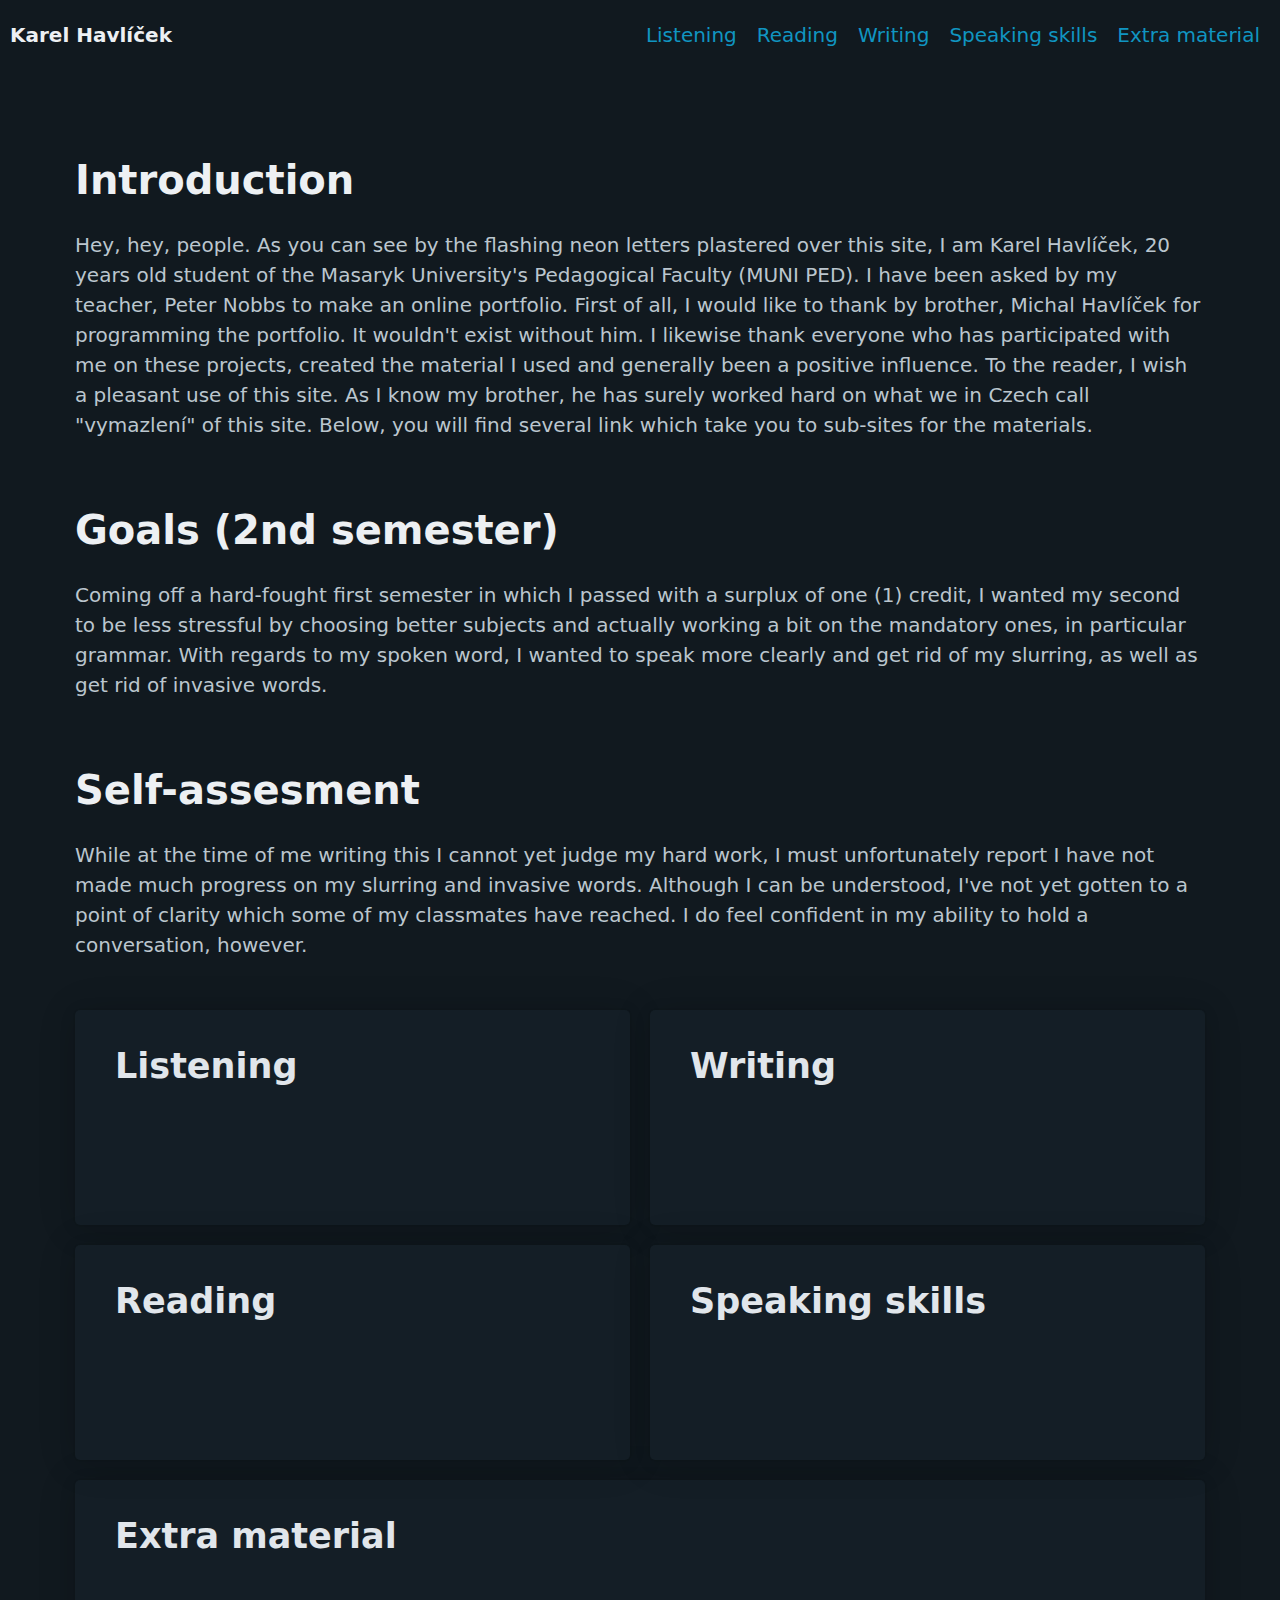
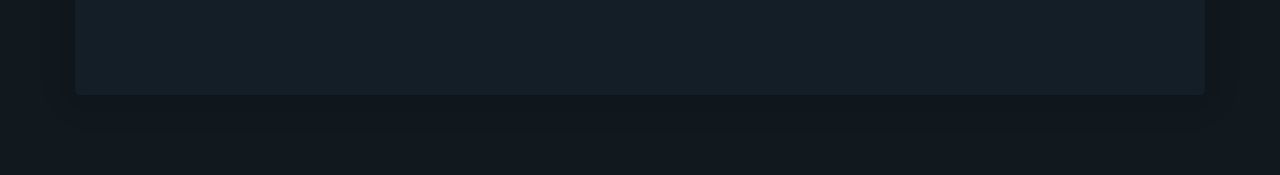
==== index.html @ d024262b "initial commit" ====
<!DOCTYPE HTML>
<html data-theme="dark">
	<head>
		<title>Portfolio</title>
		<meta charset="utf8">
		<link rel="stylesheet" href="pico.min.css">
		<link rel="stylesheet" href="main.css">
	</head>
	<body>
		<nav class="container-fluid main_nav">
			<ul>
				<strong><a href="index.html" class="home_button">Karel Havlíček</a></strong>
			</ul>
			<ul>
			</ul>
			<ul>
				<li><a href="listening.html">Listening</a></li>
				<li><a href="reading.html">Reading</a></li>
				<li><a href="writing.html">Writing</a></li>
				<li><a href="speaking.html">Speaking skills</a></li>
				<li><a href="extra.html">Extra material</a></li>
			</ul>
		</nav>
		<main class="container">
			<h1>Introduction</h1>
			<p>
				Hey, hey, people. As you can see by the flashing neon letters plastered over this site, I am Karel Havlíček, 20 years old student of the Masaryk University's Pedagogical Faculty (MUNI PED). I have been asked by my teacher, Peter Nobbs to make an online portfolio. First of all, I would like to thank by brother, Michal Havlíček for programming the portfolio. It wouldn't exist without him. I likewise thank everyone who has participated with me on these projects, created the material I used and generally been a positive influence. To the reader, I wish a pleasant use of this site. As I know my brother, he has surely worked hard on what we in Czech call "vymazlení" of this site. Below, you will find several link which take you to sub-sites for the materials.
			</p>
			<h1>Goals (2nd semester)</h1>
			<p>
				Coming off a hard-fought first semester in which I passed with a surplux of one (1) credit, I wanted my second to be less stressful by choosing better subjects and actually working a bit on the mandatory ones, in particular grammar. With regards to my spoken word, I wanted to speak more clearly and get rid of my slurring, as well as get rid of invasive words.
			</p>
			<h1>Self-assesment</h1>
			<p>
				While at the time of me writing this I cannot yet judge my hard work, I must unfortunately report I have not made much progress on my slurring and invasive words. Although I can be understood, I've not yet gotten to a point of clarity which some of my classmates have reached. I do feel confident in my ability to hold a conversation, however.
			</p>

			<div class="grid">
				<div>
					<article class="main_card">
						<h2>Listening</h2>
					</article>
					<article class="main_card">
						<h2>Reading</h2>
					</article>
				</div>
				<div>
					<article class="main_card">
						<h2>Writing</h2>
					</article>
					<article class="main_card">
						<h2>Speaking skills</h2>
					</article>
				</div>
			</div>
			<article class="main_card">
				<h2>Extra material</h2>
			</article>
		</main>
	</body>
</html>
---- pico.min.css ----
@charset "UTF-8";/*!
 * Pico.css v1.5.0 (https://picocss.com)
 * Copyright 2019-2022 - Licensed under MIT
 */:root{--font-family:system-ui,-apple-system,"Segoe UI","Roboto","Ubuntu","Cantarell","Noto Sans",sans-serif,"Apple Color Emoji","Segoe UI Emoji","Segoe UI Symbol","Noto Color Emoji";--line-height:1.5;--font-weight:400;--font-size:16px;--border-radius:0.25rem;--border-width:1px;--outline-width:3px;--spacing:1rem;--typography-spacing-vertical:1.5rem;--block-spacing-vertical:calc(var(--spacing) * 2);--block-spacing-horizontal:var(--spacing);--grid-spacing-vertical:0;--grid-spacing-horizontal:var(--spacing);--form-element-spacing-vertical:0.75rem;--form-element-spacing-horizontal:1rem;--nav-element-spacing-vertical:1rem;--nav-element-spacing-horizontal:0.5rem;--nav-link-spacing-vertical:0.5rem;--nav-link-spacing-horizontal:0.5rem;--form-label-font-weight:var(--font-weight);--transition:0.2s ease-in-out}@media (min-width:576px){:root{--font-size:17px}}@media (min-width:768px){:root{--font-size:18px}}@media (min-width:992px){:root{--font-size:19px}}@media (min-width:1200px){:root{--font-size:20px}}@media (min-width:576px){body>footer,body>header,body>main,section{--block-spacing-vertical:calc(var(--spacing) * 2.5)}}@media (min-width:768px){body>footer,body>header,body>main,section{--block-spacing-vertical:calc(var(--spacing) * 3)}}@media (min-width:992px){body>footer,body>header,body>main,section{--block-spacing-vertical:calc(var(--spacing) * 3.5)}}@media (min-width:1200px){body>footer,body>header,body>main,section{--block-spacing-vertical:calc(var(--spacing) * 4)}}@media (min-width:576px){article{--block-spacing-horizontal:calc(var(--spacing) * 1.25)}}@media (min-width:768px){article{--block-spacing-horizontal:calc(var(--spacing) * 1.5)}}@media (min-width:992px){article{--block-spacing-horizontal:calc(var(--spacing) * 1.75)}}@media (min-width:1200px){article{--block-spacing-horizontal:calc(var(--spacing) * 2)}}dialog>article{--block-spacing-vertical:calc(var(--spacing) * 2);--block-spacing-horizontal:var(--spacing)}@media (min-width:576px){dialog>article{--block-spacing-vertical:calc(var(--spacing) * 2.5);--block-spacing-horizontal:calc(var(--spacing) * 1.25)}}@media (min-width:768px){dialog>article{--block-spacing-vertical:calc(var(--spacing) * 3);--block-spacing-horizontal:calc(var(--spacing) * 1.5)}}a{--text-decoration:none}a.contrast,a.secondary{--text-decoration:underline}small{--font-size:0.875em}h1,h2,h3,h4,h5,h6{--font-weight:700}h1{--font-size:2rem;--typography-spacing-vertical:3rem}h2{--font-size:1.75rem;--typography-spacing-vertical:2.625rem}h3{--font-size:1.5rem;--typography-spacing-vertical:2.25rem}h4{--font-size:1.25rem;--typography-spacing-vertical:1.874rem}h5{--font-size:1.125rem;--typography-spacing-vertical:1.6875rem}[type=checkbox],[type=radio]{--border-width:2px}[type=checkbox][role=switch]{--border-width:3px}tfoot td,tfoot th,thead td,thead th{--border-width:3px}:not(thead):not(tfoot)>*>td{--font-size:0.875em}code,kbd,pre,samp{--font-family:"Menlo","Consolas","Roboto Mono","Ubuntu Monospace","Noto Mono","Oxygen Mono","Liberation Mono",monospace,"Apple Color Emoji","Segoe UI Emoji","Segoe UI Symbol","Noto Color Emoji"}kbd{--font-weight:bolder}:root:not([data-theme=dark]),[data-theme=light]{color-scheme:light;--background-color:#fff;--color:#415462;--h1-color:#1b2832;--h2-color:#24333e;--h3-color:#2c3d49;--h4-color:#374956;--h5-color:#415462;--h6-color:#4d606d;--muted-color:#73828c;--muted-border-color:#edf0f3;--primary:#1095c1;--primary-hover:#08769b;--primary-focus:rgba(16, 149, 193, 0.125);--primary-inverse:#fff;--secondary:#596b78;--secondary-hover:#415462;--secondary-focus:rgba(89, 107, 120, 0.125);--secondary-inverse:#fff;--contrast:#1b2832;--contrast-hover:#000;--contrast-focus:rgba(89, 107, 120, 0.125);--contrast-inverse:#fff;--mark-background-color:#fff2ca;--mark-color:#543a26;--ins-color:#388e3c;--del-color:#c62828;--blockquote-border-color:var(--muted-border-color);--blockquote-footer-color:var(--muted-color);--button-box-shadow:0 0 0 rgba(0, 0, 0, 0);--button-hover-box-shadow:0 0 0 rgba(0, 0, 0, 0);--form-element-background-color:transparent;--form-element-border-color:#a2afb9;--form-element-color:var(--color);--form-element-placeholder-color:var(--muted-color);--form-element-active-background-color:transparent;--form-element-active-border-color:var(--primary);--form-element-focus-color:var(--primary-focus);--form-element-disabled-background-color:#d5dce2;--form-element-disabled-border-color:#a2afb9;--form-element-disabled-opacity:0.5;--form-element-invalid-border-color:#c62828;--form-element-invalid-active-border-color:#d32f2f;--form-element-invalid-focus-color:rgba(211, 47, 47, 0.125);--form-element-valid-border-color:#388e3c;--form-element-valid-active-border-color:#43a047;--form-element-valid-focus-color:rgba(67, 160, 71, 0.125);--switch-background-color:#bbc6ce;--switch-color:var(--primary-inverse);--switch-checked-background-color:var(--primary);--range-border-color:#d5dce2;--range-active-border-color:#bbc6ce;--range-thumb-border-color:var(--background-color);--range-thumb-color:var(--secondary);--range-thumb-hover-color:var(--secondary-hover);--range-thumb-active-color:var(--primary);--table-border-color:var(--muted-border-color);--table-row-stripped-background-color:#f6f8f9;--code-background-color:#edf0f3;--code-color:var(--muted-color);--code-kbd-background-color:var(--contrast);--code-kbd-color:var(--contrast-inverse);--code-tag-color:#b34d80;--code-property-color:#3d888f;--code-value-color:#998866;--code-comment-color:#a2afb9;--accordion-border-color:var(--muted-border-color);--accordion-close-summary-color:var(--color);--accordion-open-summary-color:var(--muted-color);--card-background-color:var(--background-color);--card-border-color:var(--muted-border-color);--card-box-shadow:0 0.125rem 1rem rgba(27, 40, 50, 0.04),0 0.125rem 2rem rgba(27, 40, 50, 0.08),0 0 0 0.0625rem rgba(27, 40, 50, 0.024);--card-sectionning-background-color:#fbfbfc;--dropdown-background-color:#fbfbfc;--dropdown-border-color:#e1e6eb;--dropdown-box-shadow:var(--card-box-shadow);--dropdown-color:var(--color);--dropdown-hover-background-color:#edf0f3;--modal-overlay-background-color:rgba(213, 220, 226, 0.8);--progress-background-color:#d5dce2;--progress-color:var(--primary);--loading-spinner-opacity:0.5;--tooltip-background-color:var(--contrast);--tooltip-color:var(--contrast-inverse);--icon-checkbox:url("data:image/svg+xml,%3Csvg xmlns='http://www.w3.org/2000/svg' width='24' height='24' viewBox='0 0 24 24' fill='none' stroke='%23FFF' stroke-width='4' stroke-linecap='round' stroke-linejoin='round'%3E%3Cpolyline points='20 6 9 17 4 12'%3E%3C/polyline%3E%3C/svg%3E");--icon-chevron:url("data:image/svg+xml,%3Csvg xmlns='http://www.w3.org/2000/svg' width='24' height='24' viewBox='0 0 24 24' fill='none' stroke='rgba(65, 84, 98, 0.999)' stroke-width='2' stroke-linecap='round' stroke-linejoin='round'%3E%3Cpolyline points='6 9 12 15 18 9'%3E%3C/polyline%3E%3C/svg%3E");--icon-chevron-button:url("data:image/svg+xml,%3Csvg xmlns='http://www.w3.org/2000/svg' width='24' height='24' viewBox='0 0 24 24' fill='none' stroke='rgba(255, 255, 255, 0.999)' stroke-width='2' stroke-linecap='round' stroke-linejoin='round'%3E%3Cpolyline points='6 9 12 15 18 9'%3E%3C/polyline%3E%3C/svg%3E");--icon-chevron-button-inverse:url("data:image/svg+xml,%3Csvg xmlns='http://www.w3.org/2000/svg' width='24' height='24' viewBox='0 0 24 24' fill='none' stroke='rgba(255, 255, 255, 0.999)' stroke-width='2' stroke-linecap='round' stroke-linejoin='round'%3E%3Cpolyline points='6 9 12 15 18 9'%3E%3C/polyline%3E%3C/svg%3E");--icon-close:url("data:image/svg+xml,%3Csvg xmlns='http://www.w3.org/2000/svg' width='24' height='24' viewBox='0 0 24 24' fill='none' stroke='rgba(115, 130, 140, 0.999)' stroke-width='4' stroke-linecap='round' stroke-linejoin='round'%3E%3Cline x1='18' y1='6' x2='6' y2='18'%3E%3C/line%3E%3Cline x1='6' y1='6' x2='18' y2='18'%3E%3C/line%3E%3C/svg%3E");--icon-date:url("data:image/svg+xml,%3Csvg xmlns='http://www.w3.org/2000/svg' width='24' height='24' viewBox='0 0 24 24' fill='none' stroke='rgba(65, 84, 98, 0.999)' stroke-width='2' stroke-linecap='round' stroke-linejoin='round'%3E%3Crect x='3' y='4' width='18' height='18' rx='2' ry='2'%3E%3C/rect%3E%3Cline x1='16' y1='2' x2='16' y2='6'%3E%3C/line%3E%3Cline x1='8' y1='2' x2='8' y2='6'%3E%3C/line%3E%3Cline x1='3' y1='10' x2='21' y2='10'%3E%3C/line%3E%3C/svg%3E");--icon-invalid:url("data:image/svg+xml,%3Csvg xmlns='http://www.w3.org/2000/svg' width='24' height='24' viewBox='0 0 24 24' fill='none' stroke='rgba(198, 40, 40, 0.999)' stroke-width='2' stroke-linecap='round' stroke-linejoin='round'%3E%3Ccircle cx='12' cy='12' r='10'%3E%3C/circle%3E%3Cline x1='12' y1='8' x2='12' y2='12'%3E%3C/line%3E%3Cline x1='12' y1='16' x2='12.01' y2='16'%3E%3C/line%3E%3C/svg%3E");--icon-minus:url("data:image/svg+xml,%3Csvg xmlns='http://www.w3.org/2000/svg' width='24' height='24' viewBox='0 0 24 24' fill='none' stroke='%23FFF' stroke-width='4' stroke-linecap='round' stroke-linejoin='round'%3E%3Cline x1='5' y1='12' x2='19' y2='12'%3E%3C/line%3E%3C/svg%3E");--icon-search:url("data:image/svg+xml,%3Csvg xmlns='http://www.w3.org/2000/svg' width='24' height='24' viewBox='0 0 24 24' fill='none' stroke='rgba(65, 84, 98, 0.999)' stroke-width='2' stroke-linecap='round' stroke-linejoin='round'%3E%3Ccircle cx='11' cy='11' r='8'%3E%3C/circle%3E%3Cline x1='21' y1='21' x2='16.65' y2='16.65'%3E%3C/line%3E%3C/svg%3E");--icon-time:url("data:image/svg+xml,%3Csvg xmlns='http://www.w3.org/2000/svg' width='24' height='24' viewBox='0 0 24 24' fill='none' stroke='rgba(65, 84, 98, 0.999)' stroke-width='2' stroke-linecap='round' stroke-linejoin='round'%3E%3Ccircle cx='12' cy='12' r='10'%3E%3C/circle%3E%3Cpolyline points='12 6 12 12 16 14'%3E%3C/polyline%3E%3C/svg%3E");--icon-valid:url("data:image/svg+xml,%3Csvg xmlns='http://www.w3.org/2000/svg' width='24' height='24' viewBox='0 0 24 24' fill='none' stroke='rgba(56, 142, 60, 0.999)' stroke-width='3' stroke-linecap='round' stroke-linejoin='round'%3E%3Cpolyline points='20 6 9 17 4 12'%3E%3C/polyline%3E%3C/svg%3E")}@media only screen and (prefers-color-scheme:dark){:root:not([data-theme=light]){color-scheme:dark;--background-color:#11191f;--color:#bbc6ce;--h1-color:#edf0f3;--h2-color:#e1e6eb;--h3-color:#d5dce2;--h4-color:#c8d1d8;--h5-color:#bbc6ce;--h6-color:#afbbc4;--muted-color:#73828c;--muted-border-color:#1f2d38;--primary:#1095c1;--primary-hover:#1ab3e6;--primary-focus:rgba(16, 149, 193, 0.25);--primary-inverse:#fff;--secondary:#596b78;--secondary-hover:#73828c;--secondary-focus:rgba(115, 130, 140, 0.25);--secondary-inverse:#fff;--contrast:#edf0f3;--contrast-hover:#fff;--contrast-focus:rgba(115, 130, 140, 0.25);--contrast-inverse:#000;--mark-background-color:#d1c284;--mark-color:#11191f;--ins-color:#388e3c;--del-color:#c62828;--blockquote-border-color:var(--muted-border-color);--blockquote-footer-color:var(--muted-color);--button-box-shadow:0 0 0 rgba(0, 0, 0, 0);--button-hover-box-shadow:0 0 0 rgba(0, 0, 0, 0);--form-element-background-color:#11191f;--form-element-border-color:#374956;--form-element-color:var(--color);--form-element-placeholder-color:var(--muted-color);--form-element-active-background-color:var(--form-element-background-color);--form-element-active-border-color:var(--primary);--form-element-focus-color:var(--primary-focus);--form-element-disabled-background-color:#2c3d49;--form-element-disabled-border-color:#415462;--form-element-disabled-opacity:0.5;--form-element-invalid-border-color:#b71c1c;--form-element-invalid-active-border-color:#c62828;--form-element-invalid-focus-color:rgba(198, 40, 40, 0.25);--form-element-valid-border-color:#2e7d32;--form-element-valid-active-border-color:#388e3c;--form-element-valid-focus-color:rgba(56, 142, 60, 0.25);--switch-background-color:#374956;--switch-color:var(--primary-inverse);--switch-checked-background-color:var(--primary);--range-border-color:#24333e;--range-active-border-color:#2c3d49;--range-thumb-border-color:var(--background-color);--range-thumb-color:var(--secondary);--range-thumb-hover-color:var(--secondary-hover);--range-thumb-active-color:var(--primary);--table-border-color:var(--muted-border-color);--table-row-stripped-background-color:rgba(115, 130, 140, 0.05);--code-background-color:#18232c;--code-color:var(--muted-color);--code-kbd-background-color:var(--contrast);--code-kbd-color:var(--contrast-inverse);--code-tag-color:#a65980;--code-property-color:#599fa6;--code-value-color:#8c8473;--code-comment-color:#4d606d;--accordion-border-color:var(--muted-border-color);--accordion-active-summary-color:var(--primary);--accordion-close-summary-color:var(--color);--accordion-open-summary-color:var(--muted-color);--card-background-color:#141e26;--card-border-color:#11191f;--card-box-shadow:0 0.125rem 1rem rgba(0, 0, 0, 0.06),0 0.125rem 2rem rgba(0, 0, 0, 0.12),0 0 0 0.0625rem rgba(0, 0, 0, 0.036);--card-sectionning-background-color:#18232c;--dropdown-background-color:#1b2832;--dropdown-border-color:#24333e;--dropdown-box-shadow:var(--card-box-shadow);--dropdown-color:var(--color);--dropdown-hover-background-color:rgba(36, 51, 62, 0.75);--modal-overlay-background-color:rgba(36, 51, 62, 0.9);--progress-background-color:#24333e;--progress-color:var(--primary);--loading-spinner-opacity:0.5;--tooltip-background-color:var(--contrast);--tooltip-color:var(--contrast-inverse);--icon-checkbox:url("data:image/svg+xml,%3Csvg xmlns='http://www.w3.org/2000/svg' width='24' height='24' viewBox='0 0 24 24' fill='none' stroke='%23FFF' stroke-width='4' stroke-linecap='round' stroke-linejoin='round'%3E%3Cpolyline points='20 6 9 17 4 12'%3E%3C/polyline%3E%3C/svg%3E");--icon-chevron:url("data:image/svg+xml,%3Csvg xmlns='http://www.w3.org/2000/svg' width='24' height='24' viewBox='0 0 24 24' fill='none' stroke='rgba(162, 175, 185, 0.999)' stroke-width='2' stroke-linecap='round' stroke-linejoin='round'%3E%3Cpolyline points='6 9 12 15 18 9'%3E%3C/polyline%3E%3C/svg%3E");--icon-chevron-button:url("data:image/svg+xml,%3Csvg xmlns='http://www.w3.org/2000/svg' width='24' height='24' viewBox='0 0 24 24' fill='none' stroke='rgba(255, 255, 255, 0.999)' stroke-width='2' stroke-linecap='round' stroke-linejoin='round'%3E%3Cpolyline points='6 9 12 15 18 9'%3E%3C/polyline%3E%3C/svg%3E");--icon-chevron-button-inverse:url("data:image/svg+xml,%3Csvg xmlns='http://www.w3.org/2000/svg' width='24' height='24' viewBox='0 0 24 24' fill='none' stroke='rgba(0, 0, 0, 0.999)' stroke-width='2' stroke-linecap='round' stroke-linejoin='round'%3E%3Cpolyline points='6 9 12 15 18 9'%3E%3C/polyline%3E%3C/svg%3E");--icon-close:url("data:image/svg+xml,%3Csvg xmlns='http://www.w3.org/2000/svg' width='24' height='24' viewBox='0 0 24 24' fill='none' stroke='rgba(115, 130, 140, 0.999)' stroke-width='4' stroke-linecap='round' stroke-linejoin='round'%3E%3Cline x1='18' y1='6' x2='6' y2='18'%3E%3C/line%3E%3Cline x1='6' y1='6' x2='18' y2='18'%3E%3C/line%3E%3C/svg%3E");--icon-date:url("data:image/svg+xml,%3Csvg xmlns='http://www.w3.org/2000/svg' width='24' height='24' viewBox='0 0 24 24' fill='none' stroke='rgba(162, 175, 185, 0.999)' stroke-width='2' stroke-linecap='round' stroke-linejoin='round'%3E%3Crect x='3' y='4' width='18' height='18' rx='2' ry='2'%3E%3C/rect%3E%3Cline x1='16' y1='2' x2='16' y2='6'%3E%3C/line%3E%3Cline x1='8' y1='2' x2='8' y2='6'%3E%3C/line%3E%3Cline x1='3' y1='10' x2='21' y2='10'%3E%3C/line%3E%3C/svg%3E");--icon-invalid:url("data:image/svg+xml,%3Csvg xmlns='http://www.w3.org/2000/svg' width='24' height='24' viewBox='0 0 24 24' fill='none' stroke='rgba(183, 28, 28, 0.999)' stroke-width='2' stroke-linecap='round' stroke-linejoin='round'%3E%3Ccircle cx='12' cy='12' r='10'%3E%3C/circle%3E%3Cline x1='12' y1='8' x2='12' y2='12'%3E%3C/line%3E%3Cline x1='12' y1='16' x2='12.01' y2='16'%3E%3C/line%3E%3C/svg%3E");--icon-minus:url("data:image/svg+xml,%3Csvg xmlns='http://www.w3.org/2000/svg' width='24' height='24' viewBox='0 0 24 24' fill='none' stroke='%23FFF' stroke-width='4' stroke-linecap='round' stroke-linejoin='round'%3E%3Cline x1='5' y1='12' x2='19' y2='12'%3E%3C/line%3E%3C/svg%3E");--icon-search:url("data:image/svg+xml,%3Csvg xmlns='http://www.w3.org/2000/svg' width='24' height='24' viewBox='0 0 24 24' fill='none' stroke='rgba(162, 175, 185, 0.999)' stroke-width='2' stroke-linecap='round' stroke-linejoin='round'%3E%3Ccircle cx='11' cy='11' r='8'%3E%3C/circle%3E%3Cline x1='21' y1='21' x2='16.65' y2='16.65'%3E%3C/line%3E%3C/svg%3E");--icon-time:url("data:image/svg+xml,%3Csvg xmlns='http://www.w3.org/2000/svg' width='24' height='24' viewBox='0 0 24 24' fill='none' stroke='rgba(162, 175, 185, 0.999)' stroke-width='2' stroke-linecap='round' stroke-linejoin='round'%3E%3Ccircle cx='12' cy='12' r='10'%3E%3C/circle%3E%3Cpolyline points='12 6 12 12 16 14'%3E%3C/polyline%3E%3C/svg%3E");--icon-valid:url("data:image/svg+xml,%3Csvg xmlns='http://www.w3.org/2000/svg' width='24' height='24' viewBox='0 0 24 24' fill='none' stroke='rgba(46, 125, 50, 0.999)' stroke-width='3' stroke-linecap='round' stroke-linejoin='round'%3E%3Cpolyline points='20 6 9 17 4 12'%3E%3C/polyline%3E%3C/svg%3E")}}[data-theme=dark]{color-scheme:dark;--background-color:#11191f;--color:#bbc6ce;--h1-color:#edf0f3;--h2-color:#e1e6eb;--h3-color:#d5dce2;--h4-color:#c8d1d8;--h5-color:#bbc6ce;--h6-color:#afbbc4;--muted-color:#73828c;--muted-border-color:#1f2d38;--primary:#1095c1;--primary-hover:#1ab3e6;--primary-focus:rgba(16, 149, 193, 0.25);--primary-inverse:#fff;--secondary:#596b78;--secondary-hover:#73828c;--secondary-focus:rgba(115, 130, 140, 0.25);--secondary-inverse:#fff;--contrast:#edf0f3;--contrast-hover:#fff;--contrast-focus:rgba(115, 130, 140, 0.25);--contrast-inverse:#000;--mark-background-color:#d1c284;--mark-color:#11191f;--ins-color:#388e3c;--del-color:#c62828;--blockquote-border-color:var(--muted-border-color);--blockquote-footer-color:var(--muted-color);--button-box-shadow:0 0 0 rgba(0, 0, 0, 0);--button-hover-box-shadow:0 0 0 rgba(0, 0, 0, 0);--form-element-background-color:#11191f;--form-element-border-color:#374956;--form-element-color:var(--color);--form-element-placeholder-color:var(--muted-color);--form-element-active-background-color:var(--form-element-background-color);--form-element-active-border-color:var(--primary);--form-element-focus-color:var(--primary-focus);--form-element-disabled-background-color:#2c3d49;--form-element-disabled-border-color:#415462;--form-element-disabled-opacity:0.5;--form-element-invalid-border-color:#b71c1c;--form-element-invalid-active-border-color:#c62828;--form-element-invalid-focus-color:rgba(198, 40, 40, 0.25);--form-element-valid-border-color:#2e7d32;--form-element-valid-active-border-color:#388e3c;--form-element-valid-focus-color:rgba(56, 142, 60, 0.25);--switch-background-color:#374956;--switch-color:var(--primary-inverse);--switch-checked-background-color:var(--primary);--range-border-color:#24333e;--range-active-border-color:#2c3d49;--range-thumb-border-color:var(--background-color);--range-thumb-color:var(--secondary);--range-thumb-hover-color:var(--secondary-hover);--range-thumb-active-color:var(--primary);--table-border-color:var(--muted-border-color);--table-row-stripped-background-color:rgba(115, 130, 140, 0.05);--code-background-color:#18232c;--code-color:var(--muted-color);--code-kbd-background-color:var(--contrast);--code-kbd-color:var(--contrast-inverse);--code-tag-color:#a65980;--code-property-color:#599fa6;--code-value-color:#8c8473;--code-comment-color:#4d606d;--accordion-border-color:var(--muted-border-color);--accordion-active-summary-color:var(--primary);--accordion-close-summary-color:var(--color);--accordion-open-summary-color:var(--muted-color);--card-background-color:#141e26;--card-border-color:#11191f;--card-box-shadow:0 0.125rem 1rem rgba(0, 0, 0, 0.06),0 0.125rem 2rem rgba(0, 0, 0, 0.12),0 0 0 0.0625rem rgba(0, 0, 0, 0.036);--card-sectionning-background-color:#18232c;--dropdown-background-color:#1b2832;--dropdown-border-color:#24333e;--dropdown-box-shadow:var(--card-box-shadow);--dropdown-color:var(--color);--dropdown-hover-background-color:rgba(36, 51, 62, 0.75);--modal-overlay-background-color:rgba(36, 51, 62, 0.9);--progress-background-color:#24333e;--progress-color:var(--primary);--loading-spinner-opacity:0.5;--tooltip-background-color:var(--contrast);--tooltip-color:var(--contrast-inverse);--icon-checkbox:url("data:image/svg+xml,%3Csvg xmlns='http://www.w3.org/2000/svg' width='24' height='24' viewBox='0 0 24 24' fill='none' stroke='%23FFF' stroke-width='4' stroke-linecap='round' stroke-linejoin='round'%3E%3Cpolyline points='20 6 9 17 4 12'%3E%3C/polyline%3E%3C/svg%3E");--icon-chevron:url("data:image/svg+xml,%3Csvg xmlns='http://www.w3.org/2000/svg' width='24' height='24' viewBox='0 0 24 24' fill='none' stroke='rgba(162, 175, 185, 0.999)' stroke-width='2' stroke-linecap='round' stroke-linejoin='round'%3E%3Cpolyline points='6 9 12 15 18 9'%3E%3C/polyline%3E%3C/svg%3E");--icon-chevron-button:url("data:image/svg+xml,%3Csvg xmlns='http://www.w3.org/2000/svg' width='24' height='24' viewBox='0 0 24 24' fill='none' stroke='rgba(255, 255, 255, 0.999)' stroke-width='2' stroke-linecap='round' stroke-linejoin='round'%3E%3Cpolyline points='6 9 12 15 18 9'%3E%3C/polyline%3E%3C/svg%3E");--icon-chevron-button-inverse:url("data:image/svg+xml,%3Csvg xmlns='http://www.w3.org/2000/svg' width='24' height='24' viewBox='0 0 24 24' fill='none' stroke='rgba(0, 0, 0, 0.999)' stroke-width='2' stroke-linecap='round' stroke-linejoin='round'%3E%3Cpolyline points='6 9 12 15 18 9'%3E%3C/polyline%3E%3C/svg%3E");--icon-close:url("data:image/svg+xml,%3Csvg xmlns='http://www.w3.org/2000/svg' width='24' height='24' viewBox='0 0 24 24' fill='none' stroke='rgba(115, 130, 140, 0.999)' stroke-width='4' stroke-linecap='round' stroke-linejoin='round'%3E%3Cline x1='18' y1='6' x2='6' y2='18'%3E%3C/line%3E%3Cline x1='6' y1='6' x2='18' y2='18'%3E%3C/line%3E%3C/svg%3E");--icon-date:url("data:image/svg+xml,%3Csvg xmlns='http://www.w3.org/2000/svg' width='24' height='24' viewBox='0 0 24 24' fill='none' stroke='rgba(162, 175, 185, 0.999)' stroke-width='2' stroke-linecap='round' stroke-linejoin='round'%3E%3Crect x='3' y='4' width='18' height='18' rx='2' ry='2'%3E%3C/rect%3E%3Cline x1='16' y1='2' x2='16' y2='6'%3E%3C/line%3E%3Cline x1='8' y1='2' x2='8' y2='6'%3E%3C/line%3E%3Cline x1='3' y1='10' x2='21' y2='10'%3E%3C/line%3E%3C/svg%3E");--icon-invalid:url("data:image/svg+xml,%3Csvg xmlns='http://www.w3.org/2000/svg' width='24' height='24' viewBox='0 0 24 24' fill='none' stroke='rgba(183, 28, 28, 0.999)' stroke-width='2' stroke-linecap='round' stroke-linejoin='round'%3E%3Ccircle cx='12' cy='12' r='10'%3E%3C/circle%3E%3Cline x1='12' y1='8' x2='12' y2='12'%3E%3C/line%3E%3Cline x1='12' y1='16' x2='12.01' y2='16'%3E%3C/line%3E%3C/svg%3E");--icon-minus:url("data:image/svg+xml,%3Csvg xmlns='http://www.w3.org/2000/svg' width='24' height='24' viewBox='0 0 24 24' fill='none' stroke='%23FFF' stroke-width='4' stroke-linecap='round' stroke-linejoin='round'%3E%3Cline x1='5' y1='12' x2='19' y2='12'%3E%3C/line%3E%3C/svg%3E");--icon-search:url("data:image/svg+xml,%3Csvg xmlns='http://www.w3.org/2000/svg' width='24' height='24' viewBox='0 0 24 24' fill='none' stroke='rgba(162, 175, 185, 0.999)' stroke-width='2' stroke-linecap='round' stroke-linejoin='round'%3E%3Ccircle cx='11' cy='11' r='8'%3E%3C/circle%3E%3Cline x1='21' y1='21' x2='16.65' y2='16.65'%3E%3C/line%3E%3C/svg%3E");--icon-time:url("data:image/svg+xml,%3Csvg xmlns='http://www.w3.org/2000/svg' width='24' height='24' viewBox='0 0 24 24' fill='none' stroke='rgba(162, 175, 185, 0.999)' stroke-width='2' stroke-linecap='round' stroke-linejoin='round'%3E%3Ccircle cx='12' cy='12' r='10'%3E%3C/circle%3E%3Cpolyline points='12 6 12 12 16 14'%3E%3C/polyline%3E%3C/svg%3E");--icon-valid:url("data:image/svg+xml,%3Csvg xmlns='http://www.w3.org/2000/svg' width='24' height='24' viewBox='0 0 24 24' fill='none' stroke='rgba(46, 125, 50, 0.999)' stroke-width='3' stroke-linecap='round' stroke-linejoin='round'%3E%3Cpolyline points='20 6 9 17 4 12'%3E%3C/polyline%3E%3C/svg%3E")}*,::after,::before{box-sizing:border-box;background-repeat:no-repeat}::after,::before{text-decoration:inherit;vertical-align:inherit}:where(:root){-webkit-tap-highlight-color:transparent;-webkit-text-size-adjust:100%;-moz-text-size-adjust:100%;text-size-adjust:100%;text-rendering:optimizeLegibility;background-color:var(--background-color);color:var(--color);font-weight:var(--font-weight);font-size:var(--font-size);line-height:var(--line-height);font-family:var(--font-family);overflow-wrap:break-word;cursor:default;-moz-tab-size:4;-o-tab-size:4;tab-size:4}main{display:block}body{width:100%;margin:0}body>footer,body>header,body>main{width:100%;margin-right:auto;margin-left:auto;padding:var(--block-spacing-vertical) 0}.container,.container-fluid{width:100%;margin-right:auto;margin-left:auto;padding-right:var(--spacing);padding-left:var(--spacing)}@media (min-width:576px){.container{max-width:510px;padding-right:0;padding-left:0}}@media (min-width:768px){.container{max-width:700px}}@media (min-width:992px){.container{max-width:920px}}@media (min-width:1200px){.container{max-width:1130px}}section{margin-bottom:var(--block-spacing-vertical)}.grid{grid-column-gap:var(--grid-spacing-horizontal);grid-row-gap:var(--grid-spacing-vertical);display:grid;grid-template-columns:1fr;margin:0}@media (min-width:992px){.grid{grid-template-columns:repeat(auto-fit,minmax(0%,1fr))}}.grid>*{min-width:0}figure{display:block;margin:0;padding:0;overflow-x:auto}figure figcaption{padding:calc(var(--spacing) * .5) 0;color:var(--muted-color)}b,strong{font-weight:bolder}sub,sup{position:relative;font-size:.75em;line-height:0;vertical-align:baseline}sub{bottom:-.25em}sup{top:-.5em}address,blockquote,dl,figure,form,ol,p,pre,table,ul{margin-top:0;margin-bottom:var(--typography-spacing-vertical);color:var(--color);font-style:normal;font-weight:var(--font-weight);font-size:var(--font-size)}[role=link],a{--color:var(--primary);--background-color:transparent;outline:0;background-color:var(--background-color);color:var(--color);-webkit-text-decoration:var(--text-decoration);text-decoration:var(--text-decoration);transition:background-color var(--transition),color var(--transition),box-shadow var(--transition),-webkit-text-decoration var(--transition);transition:background-color var(--transition),color var(--transition),text-decoration var(--transition),box-shadow var(--transition);transition:background-color var(--transition),color var(--transition),text-decoration var(--transition),box-shadow var(--transition),-webkit-text-decoration var(--transition)}[role=link]:is([aria-current],:hover,:active,:focus),a:is([aria-current],:hover,:active,:focus){--color:var(--primary-hover);--text-decoration:underline}[role=link]:focus,a:focus{--background-color:var(--primary-focus)}[role=link].secondary,a.secondary{--color:var(--secondary)}[role=link].secondary:is([aria-current],:hover,:active,:focus),a.secondary:is([aria-current],:hover,:active,:focus){--color:var(--secondary-hover)}[role=link].secondary:focus,a.secondary:focus{--background-color:var(--secondary-focus)}[role=link].contrast,a.contrast{--color:var(--contrast)}[role=link].contrast:is([aria-current],:hover,:active,:focus),a.contrast:is([aria-current],:hover,:active,:focus){--color:var(--contrast-hover)}[role=link].contrast:focus,a.contrast:focus{--background-color:var(--contrast-focus)}h1,h2,h3,h4,h5,h6{margin-top:0;margin-bottom:var(--typography-spacing-vertical);color:var(--color);font-weight:var(--font-weight);font-size:var(--font-size);font-family:var(--font-family)}h1{--color:var(--h1-color)}h2{--color:var(--h2-color)}h3{--color:var(--h3-color)}h4{--color:var(--h4-color)}h5{--color:var(--h5-color)}h6{--color:var(--h6-color)}:where(address,blockquote,dl,figure,form,ol,p,pre,table,ul)~:is(h1,h2,h3,h4,h5,h6){margin-top:var(--typography-spacing-vertical)}.headings,hgroup{margin-bottom:var(--typography-spacing-vertical)}.headings>*,hgroup>*{margin-bottom:0}.headings>:last-child,hgroup>:last-child{--color:var(--muted-color);--font-weight:unset;font-size:1rem;font-family:unset}p{margin-bottom:var(--typography-spacing-vertical)}small{font-size:var(--font-size)}:where(dl,ol,ul){padding-right:0;padding-left:var(--spacing);-webkit-padding-start:var(--spacing);padding-inline-start:var(--spacing);-webkit-padding-end:0;padding-inline-end:0}:where(dl,ol,ul) li{margin-bottom:calc(var(--typography-spacing-vertical) * .25)}:where(dl,ol,ul) :is(dl,ol,ul){margin:0;margin-top:calc(var(--typography-spacing-vertical) * .25)}ul li{list-style:square}mark{padding:.125rem .25rem;background-color:var(--mark-background-color);color:var(--mark-color);vertical-align:baseline}blockquote{display:block;margin:var(--typography-spacing-vertical) 0;padding:var(--spacing);border-right:none;border-left:.25rem solid var(--blockquote-border-color);-webkit-border-start:0.25rem solid var(--blockquote-border-color);border-inline-start:0.25rem solid var(--blockquote-border-color);-webkit-border-end:none;border-inline-end:none}blockquote footer{margin-top:calc(var(--typography-spacing-vertical) * .5);color:var(--blockquote-footer-color)}abbr[title]{border-bottom:1px dotted;text-decoration:none;cursor:help}ins{color:var(--ins-color);text-decoration:none}del{color:var(--del-color)}::-moz-selection{background-color:var(--primary-focus)}::selection{background-color:var(--primary-focus)}:where(audio,canvas,iframe,img,svg,video){vertical-align:middle}audio,video{display:inline-block}audio:not([controls]){display:none;height:0}:where(iframe){border-style:none}img{max-width:100%;height:auto;border-style:none}:where(svg:not([fill])){fill:currentColor}svg:not(:root){overflow:hidden}button{margin:0;overflow:visible;font-family:inherit;text-transform:none}[type=button],[type=reset],[type=submit],button{-webkit-appearance:button}button{display:block;width:100%;margin-bottom:var(--spacing)}[role=button]{display:inline-block;text-decoration:none}[role=button],button,input[type=button],input[type=reset],input[type=submit]{--background-color:var(--primary);--border-color:var(--primary);--color:var(--primary-inverse);--box-shadow:var(--button-box-shadow, 0 0 0 rgba(0, 0, 0, 0));padding:var(--form-element-spacing-vertical) var(--form-element-spacing-horizontal);border:var(--border-width) solid var(--border-color);border-radius:var(--border-radius);outline:0;background-color:var(--background-color);box-shadow:var(--box-shadow);color:var(--color);font-weight:var(--font-weight);font-size:1rem;line-height:var(--line-height);text-align:center;cursor:pointer;transition:background-color var(--transition),border-color var(--transition),color var(--transition),box-shadow var(--transition)}[role=button]:is([aria-current],:hover,:active,:focus),button:is([aria-current],:hover,:active,:focus),input[type=button]:is([aria-current],:hover,:active,:focus),input[type=reset]:is([aria-current],:hover,:active,:focus),input[type=submit]:is([aria-current],:hover,:active,:focus){--background-color:var(--primary-hover);--border-color:var(--primary-hover);--box-shadow:var(--button-hover-box-shadow, 0 0 0 rgba(0, 0, 0, 0));--color:var(--primary-inverse)}[role=button]:focus,button:focus,input[type=button]:focus,input[type=reset]:focus,input[type=submit]:focus{--box-shadow:var(--button-hover-box-shadow, 0 0 0 rgba(0, 0, 0, 0)),0 0 0 var(--outline-width) var(--primary-focus)}:is(button,input[type=submit],input[type=button],[role=button]).secondary,input[type=reset]{--background-color:var(--secondary);--border-color:var(--secondary);--color:var(--secondary-inverse);cursor:pointer}:is(button,input[type=submit],input[type=button],[role=button]).secondary:is([aria-current],:hover,:active,:focus),input[type=reset]:is([aria-current],:hover,:active,:focus){--background-color:var(--secondary-hover);--border-color:var(--secondary-hover);--color:var(--secondary-inverse)}:is(button,input[type=submit],input[type=button],[role=button]).secondary:focus,input[type=reset]:focus{--box-shadow:var(--button-hover-box-shadow, 0 0 0 rgba(0, 0, 0, 0)),0 0 0 var(--outline-width) var(--secondary-focus)}:is(button,input[type=submit],input[type=button],[role=button]).contrast{--background-color:var(--contrast);--border-color:var(--contrast);--color:var(--contrast-inverse)}:is(button,input[type=submit],input[type=button],[role=button]).contrast:is([aria-current],:hover,:active,:focus){--background-color:var(--contrast-hover);--border-color:var(--contrast-hover);--color:var(--contrast-inverse)}:is(button,input[type=submit],input[type=button],[role=button]).contrast:focus{--box-shadow:var(--button-hover-box-shadow, 0 0 0 rgba(0, 0, 0, 0)),0 0 0 var(--outline-width) var(--contrast-focus)}:is(button,input[type=submit],input[type=button],[role=button]).outline,input[type=reset].outline{--background-color:transparent;--color:var(--primary)}:is(button,input[type=submit],input[type=button],[role=button]).outline:is([aria-current],:hover,:active,:focus),input[type=reset].outline:is([aria-current],:hover,:active,:focus){--background-color:transparent;--color:var(--primary-hover)}:is(button,input[type=submit],input[type=button],[role=button]).outline.secondary,input[type=reset].outline{--color:var(--secondary)}:is(button,input[type=submit],input[type=button],[role=button]).outline.secondary:is([aria-current],:hover,:active,:focus),input[type=reset].outline:is([aria-current],:hover,:active,:focus){--color:var(--secondary-hover)}:is(button,input[type=submit],input[type=button],[role=button]).outline.contrast{--color:var(--contrast)}:is(button,input[type=submit],input[type=button],[role=button]).outline.contrast:is([aria-current],:hover,:active,:focus){--color:var(--contrast-hover)}:where(button,[type=submit],[type=button],[type=reset],[role=button])[disabled],:where(fieldset[disabled]) :is(button,[type=submit],[type=button],[type=reset],[role=button]),a[role=button]:not([href]){opacity:.5;pointer-events:none}input,optgroup,select,textarea{margin:0;font-size:1rem;line-height:var(--line-height);font-family:inherit;letter-spacing:inherit}input{overflow:visible}select{text-transform:none}legend{max-width:100%;padding:0;color:inherit;white-space:normal}textarea{overflow:auto}[type=checkbox],[type=radio]{padding:0}::-webkit-inner-spin-button,::-webkit-outer-spin-button{height:auto}[type=search]{-webkit-appearance:textfield;outline-offset:-2px}[type=search]::-webkit-search-decoration{-webkit-appearance:none}::-webkit-file-upload-button{-webkit-appearance:button;font:inherit}::-moz-focus-inner{padding:0;border-style:none}:-moz-focusring{outline:0}:-moz-ui-invalid{box-shadow:none}::-ms-expand{display:none}[type=file],[type=range]{padding:0;border-width:0}input:not([type=checkbox]):not([type=radio]):not([type=range]){height:calc(1rem * var(--line-height) + var(--form-element-spacing-vertical) * 2 + var(--border-width) * 2)}fieldset{margin:0;margin-bottom:var(--spacing);padding:0;border:0}fieldset legend,label{display:block;margin-bottom:calc(var(--spacing) * .25);font-weight:var(--form-label-font-weight,var(--font-weight))}input:not([type=checkbox]):not([type=radio]),select,textarea{width:100%}input:not([type=checkbox]):not([type=radio]):not([type=range]):not([type=file]),select,textarea{-webkit-appearance:none;-moz-appearance:none;appearance:none;padding:var(--form-element-spacing-vertical) var(--form-element-spacing-horizontal);vertical-align:middle}input,select,textarea{--background-color:var(--form-element-background-color);--border-color:var(--form-element-border-color);--color:var(--form-element-color);--box-shadow:none;border:var(--border-width) solid var(--border-color);border-radius:var(--border-radius);outline:0;background-color:var(--background-color);box-shadow:var(--box-shadow);color:var(--color);font-weight:var(--font-weight);transition:background-color var(--transition),border-color var(--transition),color var(--transition),box-shadow var(--transition)}:where(select,textarea):is(:active,:focus),input:not([type=submit]):not([type=button]):not([type=reset]):not([type=checkbox]):not([type=radio]):not([readonly]):is(:active,:focus){--background-color:var(--form-element-active-background-color)}:where(select,textarea):is(:active,:focus),input:not([type=submit]):not([type=button]):not([type=reset]):not([role=switch]):not([readonly]):is(:active,:focus){--border-color:var(--form-element-active-border-color)}input:not([type=submit]):not([type=button]):not([type=reset]):not([type=range]):not([type=file]):not([readonly]):focus,select:focus,textarea:focus{--box-shadow:0 0 0 var(--outline-width) var(--form-element-focus-color)}:where(fieldset[disabled]) :is(input:not([type=submit]):not([type=button]):not([type=reset]),select,textarea),input:not([type=submit]):not([type=button]):not([type=reset])[disabled],select[disabled],textarea[disabled]{--background-color:var(--form-element-disabled-background-color);--border-color:var(--form-element-disabled-border-color);opacity:var(--form-element-disabled-opacity);pointer-events:none}:where(input,select,textarea):not([type=checkbox]):not([type=radio])[aria-invalid]{padding-right:calc(var(--form-element-spacing-horizontal) + 1.5rem)!important;padding-left:var(--form-element-spacing-horizontal);-webkit-padding-start:var(--form-element-spacing-horizontal)!important;padding-inline-start:var(--form-element-spacing-horizontal)!important;-webkit-padding-end:calc(var(--form-element-spacing-horizontal) + 1.5rem)!important;padding-inline-end:calc(var(--form-element-spacing-horizontal) + 1.5rem)!important;background-position:center right .75rem;background-size:1rem auto;background-repeat:no-repeat}:where(input,select,textarea):not([type=checkbox]):not([type=radio])[aria-invalid=false]{background-image:var(--icon-valid)}:where(input,select,textarea):not([type=checkbox]):not([type=radio])[aria-invalid=true]{background-image:var(--icon-invalid)}:where(input,select,textarea)[aria-invalid=false]{--border-color:var(--form-element-valid-border-color)}:where(input,select,textarea)[aria-invalid=false]:is(:active,:focus){--border-color:var(--form-element-valid-active-border-color)!important;--box-shadow:0 0 0 var(--outline-width) var(--form-element-valid-focus-color)!important}:where(input,select,textarea)[aria-invalid=true]{--border-color:var(--form-element-invalid-border-color)}:where(input,select,textarea)[aria-invalid=true]:is(:active,:focus){--border-color:var(--form-element-invalid-active-border-color)!important;--box-shadow:0 0 0 var(--outline-width) var(--form-element-invalid-focus-color)!important}[dir=rtl] :where(input,select,textarea):not([type=checkbox]):not([type=radio])[aria-invalid=false],[dir=rtl] :where(input,select,textarea):not([type=checkbox]):not([type=radio])[aria-invalid=true],[dir=rtl] :where(input,select,textarea):not([type=checkbox]):not([type=radio])[aria-invalid]{background-position:center left .75rem}input::-webkit-input-placeholder,input::placeholder,select:invalid,textarea::-webkit-input-placeholder,textarea::placeholder{color:var(--form-element-placeholder-color);opacity:1}input:not([type=checkbox]):not([type=radio]),select,textarea{margin-bottom:var(--spacing)}select::-ms-expand{border:0;background-color:transparent}select:not([multiple]):not([size]){padding-right:calc(var(--form-element-spacing-horizontal) + 1.5rem);padding-left:var(--form-element-spacing-horizontal);-webkit-padding-start:var(--form-element-spacing-horizontal);padding-inline-start:var(--form-element-spacing-horizontal);-webkit-padding-end:calc(var(--form-element-spacing-horizontal) + 1.5rem);padding-inline-end:calc(var(--form-element-spacing-horizontal) + 1.5rem);background-image:var(--icon-chevron);background-position:center right .75rem;background-size:1rem auto;background-repeat:no-repeat}[dir=rtl] select:not([multiple]):not([size]){background-position:center left .75rem}:where(input,select,textarea)+small{display:block;width:100%;margin-top:calc(var(--spacing) * -.75);margin-bottom:var(--spacing);color:var(--muted-color)}label>:where(input,select,textarea){margin-top:calc(var(--spacing) * .25)}[type=checkbox],[type=radio]{-webkit-appearance:none;-moz-appearance:none;appearance:none;width:1.25em;height:1.25em;margin-top:-.125em;margin-right:.375em;margin-left:0;-webkit-margin-start:0;margin-inline-start:0;-webkit-margin-end:.375em;margin-inline-end:.375em;border-width:var(--border-width);font-size:inherit;vertical-align:middle;cursor:pointer}[type=checkbox]::-ms-check,[type=radio]::-ms-check{display:none}[type=checkbox]:checked,[type=checkbox]:checked:active,[type=checkbox]:checked:focus,[type=radio]:checked,[type=radio]:checked:active,[type=radio]:checked:focus{--background-color:var(--primary);--border-color:var(--primary);background-image:var(--icon-checkbox);background-position:center;background-size:.75em auto;background-repeat:no-repeat}[type=checkbox]~label,[type=radio]~label{display:inline-block;margin-right:.375em;margin-bottom:0;cursor:pointer}[type=checkbox]:indeterminate{--background-color:var(--primary);--border-color:var(--primary);background-image:var(--icon-minus);background-position:center;background-size:.75em auto;background-repeat:no-repeat}[type=radio]{border-radius:50%}[type=radio]:checked,[type=radio]:checked:active,[type=radio]:checked:focus{--background-color:var(--primary-inverse);border-width:.35em;background-image:none}[type=checkbox][role=switch]{--background-color:var(--switch-background-color);--border-color:var(--switch-background-color);--color:var(--switch-color);width:2.25em;height:1.25em;border:var(--border-width) solid var(--border-color);border-radius:1.25em;background-color:var(--background-color);line-height:1.25em}[type=checkbox][role=switch]:focus{--background-color:var(--switch-background-color);--border-color:var(--switch-background-color)}[type=checkbox][role=switch]:checked{--background-color:var(--switch-checked-background-color);--border-color:var(--switch-checked-background-color)}[type=checkbox][role=switch]:before{display:block;width:calc(1.25em - (var(--border-width) * 2));height:100%;border-radius:50%;background-color:var(--color);content:"";transition:margin .1s ease-in-out}[type=checkbox][role=switch]:checked{background-image:none}[type=checkbox][role=switch]:checked::before{margin-left:calc(1.125em - var(--border-width));-webkit-margin-start:calc(1.125em - var(--border-width));margin-inline-start:calc(1.125em - var(--border-width))}[type=checkbox]:checked[aria-invalid=false],[type=checkbox][aria-invalid=false],[type=checkbox][role=switch]:checked[aria-invalid=false],[type=checkbox][role=switch][aria-invalid=false],[type=radio]:checked[aria-invalid=false],[type=radio][aria-invalid=false]{--border-color:var(--form-element-valid-border-color)}[type=checkbox]:checked[aria-invalid=true],[type=checkbox][aria-invalid=true],[type=checkbox][role=switch]:checked[aria-invalid=true],[type=checkbox][role=switch][aria-invalid=true],[type=radio]:checked[aria-invalid=true],[type=radio][aria-invalid=true]{--border-color:var(--form-element-invalid-border-color)}[type=color]::-webkit-color-swatch-wrapper{padding:0}[type=color]::-moz-focus-inner{padding:0}[type=color]::-webkit-color-swatch{border:0;border-radius:calc(var(--border-radius) * .5)}[type=color]::-moz-color-swatch{border:0;border-radius:calc(var(--border-radius) * .5)}input:not([type=checkbox]):not([type=radio]):not([type=range]):not([type=file])[type=date],input:not([type=checkbox]):not([type=radio]):not([type=range]):not([type=file])[type=datetime-local],input:not([type=checkbox]):not([type=radio]):not([type=range]):not([type=file])[type=month],input:not([type=checkbox]):not([type=radio]):not([type=range]):not([type=file])[type=time],input:not([type=checkbox]):not([type=radio]):not([type=range]):not([type=file])[type=week]{--icon-position:0.75rem;--icon-width:1rem;padding-right:calc(var(--icon-width) + var(--icon-position));background-image:var(--icon-date);background-position:center right var(--icon-position);background-size:var(--icon-width) auto;background-repeat:no-repeat}input:not([type=checkbox]):not([type=radio]):not([type=range]):not([type=file])[type=time]{background-image:var(--icon-time)}[type=date]::-webkit-calendar-picker-indicator,[type=datetime-local]::-webkit-calendar-picker-indicator,[type=month]::-webkit-calendar-picker-indicator,[type=time]::-webkit-calendar-picker-indicator,[type=week]::-webkit-calendar-picker-indicator{width:var(--icon-width);margin-right:calc(var(--icon-width) * -1);margin-left:var(--icon-position);opacity:0}[dir=rtl] :is([type=date],[type=datetime-local],[type=month],[type=time],[type=week]){text-align:right}[type=file]{--color:var(--muted-color);padding:calc(var(--form-element-spacing-vertical) * .5) 0;border:0;border-radius:0;background:0 0}[type=file]::-webkit-file-upload-button{--background-color:var(--secondary);--border-color:var(--secondary);--color:var(--secondary-inverse);margin-right:calc(var(--spacing)/ 2);margin-left:0;-webkit-margin-start:0;margin-inline-start:0;-webkit-margin-end:calc(var(--spacing)/ 2);margin-inline-end:calc(var(--spacing)/ 2);padding:calc(var(--form-element-spacing-vertical) * .5) calc(var(--form-element-spacing-horizontal) * .5);border:var(--border-width) solid var(--border-color);border-radius:var(--border-radius);outline:0;background-color:var(--background-color);box-shadow:var(--box-shadow);color:var(--color);font-weight:var(--font-weight);font-size:1rem;line-height:var(--line-height);text-align:center;cursor:pointer;-webkit-transition:background-color var(--transition),border-color var(--transition),color var(--transition),box-shadow var(--transition);transition:background-color var(--transition),border-color var(--transition),color var(--transition),box-shadow var(--transition)}[type=file]::file-selector-button{--background-color:var(--secondary);--border-color:var(--secondary);--color:var(--secondary-inverse);margin-right:calc(var(--spacing)/ 2);margin-left:0;-webkit-margin-start:0;margin-inline-start:0;-webkit-margin-end:calc(var(--spacing)/ 2);margin-inline-end:calc(var(--spacing)/ 2);padding:calc(var(--form-element-spacing-vertical) * .5) calc(var(--form-element-spacing-horizontal) * .5);border:var(--border-width) solid var(--border-color);border-radius:var(--border-radius);outline:0;background-color:var(--background-color);box-shadow:var(--box-shadow);color:var(--color);font-weight:var(--font-weight);font-size:1rem;line-height:var(--line-height);text-align:center;cursor:pointer;transition:background-color var(--transition),border-color var(--transition),color var(--transition),box-shadow var(--transition)}[type=file]::-webkit-file-upload-button:is(:hover,:active,:focus){--background-color:var(--secondary-hover);--border-color:var(--secondary-hover)}[type=file]::file-selector-button:is(:hover,:active,:focus){--background-color:var(--secondary-hover);--border-color:var(--secondary-hover)}[type=file]::-webkit-file-upload-button{--background-color:var(--secondary);--border-color:var(--secondary);--color:var(--secondary-inverse);margin-right:calc(var(--spacing)/ 2);margin-left:0;-webkit-margin-start:0;margin-inline-start:0;-webkit-margin-end:calc(var(--spacing)/ 2);margin-inline-end:calc(var(--spacing)/ 2);padding:calc(var(--form-element-spacing-vertical) * .5) calc(var(--form-element-spacing-horizontal) * .5);border:var(--border-width) solid var(--border-color);border-radius:var(--border-radius);outline:0;background-color:var(--background-color);box-shadow:var(--box-shadow);color:var(--color);font-weight:var(--font-weight);font-size:1rem;line-height:var(--line-height);text-align:center;cursor:pointer;-webkit-transition:background-color var(--transition),border-color var(--transition),color var(--transition),box-shadow var(--transition);transition:background-color var(--transition),border-color var(--transition),color var(--transition),box-shadow var(--transition)}[type=file]::-webkit-file-upload-button:is(:hover,:active,:focus){--background-color:var(--secondary-hover);--border-color:var(--secondary-hover)}[type=file]::-ms-browse{--background-color:var(--secondary);--border-color:var(--secondary);--color:var(--secondary-inverse);margin-right:calc(var(--spacing)/ 2);margin-left:0;margin-inline-start:0;margin-inline-end:calc(var(--spacing)/ 2);padding:calc(var(--form-element-spacing-vertical) * .5) calc(var(--form-element-spacing-horizontal) * .5);border:var(--border-width) solid var(--border-color);border-radius:var(--border-radius);outline:0;background-color:var(--background-color);box-shadow:var(--box-shadow);color:var(--color);font-weight:var(--font-weight);font-size:1rem;line-height:var(--line-height);text-align:center;cursor:pointer;-ms-transition:background-color var(--transition),border-color var(--transition),color var(--transition),box-shadow var(--transition);transition:background-color var(--transition),border-color var(--transition),color var(--transition),box-shadow var(--transition)}[type=file]::-ms-browse:is(:hover,:active,:focus){--background-color:var(--secondary-hover);--border-color:var(--secondary-hover)}[type=range]{-webkit-appearance:none;-moz-appearance:none;appearance:none;width:100%;height:1.25rem;background:0 0}[type=range]::-webkit-slider-runnable-track{width:100%;height:.25rem;border-radius:var(--border-radius);background-color:var(--range-border-color);-webkit-transition:background-color var(--transition),box-shadow var(--transition);transition:background-color var(--transition),box-shadow var(--transition)}[type=range]::-moz-range-track{width:100%;height:.25rem;border-radius:var(--border-radius);background-color:var(--range-border-color);-moz-transition:background-color var(--transition),box-shadow var(--transition);transition:background-color var(--transition),box-shadow var(--transition)}[type=range]::-ms-track{width:100%;height:.25rem;border-radius:var(--border-radius);background-color:var(--range-border-color);-ms-transition:background-color var(--transition),box-shadow var(--transition);transition:background-color var(--transition),box-shadow var(--transition)}[type=range]::-webkit-slider-thumb{-webkit-appearance:none;width:1.25rem;height:1.25rem;margin-top:-.5rem;border:2px solid var(--range-thumb-border-color);border-radius:50%;background-color:var(--range-thumb-color);cursor:pointer;-webkit-transition:background-color var(--transition),transform var(--transition);transition:background-color var(--transition),transform var(--transition)}[type=range]::-moz-range-thumb{-webkit-appearance:none;width:1.25rem;height:1.25rem;margin-top:-.5rem;border:2px solid var(--range-thumb-border-color);border-radius:50%;background-color:var(--range-thumb-color);cursor:pointer;-moz-transition:background-color var(--transition),transform var(--transition);transition:background-color var(--transition),transform var(--transition)}[type=range]::-ms-thumb{-webkit-appearance:none;width:1.25rem;height:1.25rem;margin-top:-.5rem;border:2px solid var(--range-thumb-border-color);border-radius:50%;background-color:var(--range-thumb-color);cursor:pointer;-ms-transition:background-color var(--transition),transform var(--transition);transition:background-color var(--transition),transform var(--transition)}[type=range]:focus,[type=range]:hover{--range-border-color:var(--range-active-border-color);--range-thumb-color:var(--range-thumb-hover-color)}[type=range]:active{--range-thumb-color:var(--range-thumb-active-color)}[type=range]:active::-webkit-slider-thumb{transform:scale(1.25)}[type=range]:active::-moz-range-thumb{transform:scale(1.25)}[type=range]:active::-ms-thumb{transform:scale(1.25)}input:not([type=checkbox]):not([type=radio]):not([type=range]):not([type=file])[type=search]{-webkit-padding-start:calc(var(--form-element-spacing-horizontal) + 1.75rem);padding-inline-start:calc(var(--form-element-spacing-horizontal) + 1.75rem);border-radius:5rem;background-image:var(--icon-search);background-position:center left 1.125rem;background-size:1rem auto;background-repeat:no-repeat}input:not([type=checkbox]):not([type=radio]):not([type=range]):not([type=file])[type=search][aria-invalid]{-webkit-padding-start:calc(var(--form-element-spacing-horizontal) + 1.75rem)!important;padding-inline-start:calc(var(--form-element-spacing-horizontal) + 1.75rem)!important;background-position:center left 1.125rem,center right .75rem}input:not([type=checkbox]):not([type=radio]):not([type=range]):not([type=file])[type=search][aria-invalid=false]{background-image:var(--icon-search),var(--icon-valid)}input:not([type=checkbox]):not([type=radio]):not([type=range]):not([type=file])[type=search][aria-invalid=true]{background-image:var(--icon-search),var(--icon-invalid)}[type=search]::-webkit-search-cancel-button{-webkit-appearance:none;display:none}[dir=rtl] :where(input):not([type=checkbox]):not([type=radio]):not([type=range]):not([type=file])[type=search]{background-position:center right 1.125rem}[dir=rtl] :where(input):not([type=checkbox]):not([type=radio]):not([type=range]):not([type=file])[type=search][aria-invalid]{background-position:center right 1.125rem,center left .75rem}:where(table){width:100%;border-collapse:collapse;border-spacing:0;text-indent:0}td,th{padding:calc(var(--spacing)/ 2) var(--spacing);border-bottom:var(--border-width) solid var(--table-border-color);color:var(--color);font-weight:var(--font-weight);font-size:var(--font-size);text-align:left;text-align:start}tfoot td,tfoot th{border-top:var(--border-width) solid var(--table-border-color);border-bottom:0}table[role=grid] tbody tr:nth-child(odd){background-color:var(--table-row-stripped-background-color)}code,kbd,pre,samp{font-size:.875em;font-family:var(--font-family)}pre{-ms-overflow-style:scrollbar;overflow:auto}code,kbd,pre{border-radius:var(--border-radius);background:var(--code-background-color);color:var(--code-color);font-weight:var(--font-weight);line-height:initial}code,kbd{display:inline-block;padding:.375rem .5rem}pre{display:block;margin-bottom:var(--spacing);overflow-x:auto}pre>code{display:block;padding:var(--spacing);background:0 0;font-size:14px;line-height:var(--line-height)}code b{color:var(--code-tag-color);font-weight:var(--font-weight)}code i{color:var(--code-property-color);font-style:normal}code u{color:var(--code-value-color);text-decoration:none}code em{color:var(--code-comment-color);font-style:normal}kbd{background-color:var(--code-kbd-background-color);color:var(--code-kbd-color);vertical-align:baseline}hr{height:0;border:0;border-top:1px solid var(--muted-border-color);color:inherit}[hidden],template{display:none!important}canvas{display:inline-block}details{display:block;margin-bottom:var(--spacing);padding-bottom:var(--spacing);border-bottom:var(--border-width) solid var(--accordion-border-color)}details summary{line-height:1rem;list-style-type:none;cursor:pointer;transition:color var(--transition)}details summary:not([role]){color:var(--accordion-close-summary-color)}details summary::-webkit-details-marker{display:none}details summary::marker{display:none}details summary::-moz-list-bullet{list-style-type:none}details summary::after{display:block;width:1rem;height:1rem;-webkit-margin-start:calc(var(--spacing,1rem) * 0.5);margin-inline-start:calc(var(--spacing,1rem) * .5);float:right;transform:rotate(-90deg);background-image:var(--icon-chevron);background-position:right center;background-size:1rem auto;background-repeat:no-repeat;content:"";transition:transform var(--transition)}details summary:focus{outline:0}details summary:focus:not([role=button]){color:var(--accordion-active-summary-color)}details summary[role=button]{width:100%;text-align:left}details summary[role=button]::after{height:calc(1rem * var(--line-height,1.5));background-image:var(--icon-chevron-button)}details summary[role=button]:not(.outline).contrast::after{background-image:var(--icon-chevron-button-inverse)}details[open]>summary{margin-bottom:calc(var(--spacing))}details[open]>summary:not([role]):not(:focus){color:var(--accordion-open-summary-color)}details[open]>summary::after{transform:rotate(0)}[dir=rtl] details summary{text-align:right}[dir=rtl] details summary::after{float:left;background-position:left center}article{margin:var(--block-spacing-vertical) 0;padding:var(--block-spacing-vertical) var(--block-spacing-horizontal);border-radius:var(--border-radius);background:var(--card-background-color);box-shadow:var(--card-box-shadow)}article>footer,article>header{margin-right:calc(var(--block-spacing-horizontal) * -1);margin-left:calc(var(--block-spacing-horizontal) * -1);padding:calc(var(--block-spacing-vertical) * .66) var(--block-spacing-horizontal);background-color:var(--card-sectionning-background-color)}article>header{margin-top:calc(var(--block-spacing-vertical) * -1);margin-bottom:var(--block-spacing-vertical);border-bottom:var(--border-width) solid var(--card-border-color)}article>footer{margin-top:var(--block-spacing-vertical);margin-bottom:calc(var(--block-spacing-vertical) * -1);border-top:var(--border-width) solid var(--card-border-color)}:root{--scrollbar-width:0px}dialog{display:flex;z-index:999;position:fixed;top:0;right:0;bottom:0;left:0;align-items:center;justify-content:center;width:inherit;min-width:100%;height:inherit;min-height:100%;padding:var(--spacing);border:0;background-color:var(--modal-overlay-background-color)}dialog article{max-height:calc(100vh - var(--spacing) * 2);overflow:auto}@media (min-width:576px){dialog article{max-width:510px}}@media (min-width:768px){dialog article{max-width:700px}}dialog article>footer,dialog article>header{padding:calc(var(--block-spacing-vertical) * .5) var(--block-spacing-horizontal)}dialog article>header .close{margin:0;margin-left:var(--spacing);float:right}dialog article>footer{text-align:right}dialog article>footer [role=button]{margin-bottom:0}dialog article>footer [role=button]:not(:first-of-type){margin-left:calc(var(--spacing) * .5)}dialog article p:last-of-type{margin:0}dialog article .close{display:block;width:1rem;height:1rem;margin-top:calc(var(--block-spacing-vertical) * -.5);margin-bottom:var(--typography-spacing-vertical);margin-left:auto;background-image:var(--icon-close);background-position:center;background-size:auto 1rem;background-repeat:no-repeat;opacity:.5;transition:opacity var(--transition)}dialog article .close:is([aria-current],:hover,:active,:focus){opacity:1}dialog:not([open]),dialog[open=false]{display:none}.modal-is-open{padding-right:var(--scrollbar-width,0);overflow:hidden;pointer-events:none}.modal-is-open dialog{pointer-events:auto}:where(.modal-is-opening,.modal-is-closing) dialog,:where(.modal-is-opening,.modal-is-closing) dialog>article{-webkit-animation-duration:.2s;animation-duration:.2s;-webkit-animation-timing-function:ease-in-out;animation-timing-function:ease-in-out;-webkit-animation-fill-mode:both;animation-fill-mode:both}:where(.modal-is-opening,.modal-is-closing) dialog{-webkit-animation-duration:.8s;animation-duration:.8s;-webkit-animation-name:fadeIn;animation-name:fadeIn}:where(.modal-is-opening,.modal-is-closing) dialog>article{-webkit-animation-delay:.2s;animation-delay:.2s;-webkit-animation-name:slideInDown;animation-name:slideInDown}.modal-is-closing dialog,.modal-is-closing dialog>article{-webkit-animation-delay:0s;animation-delay:0s;animation-direction:reverse}@-webkit-keyframes fadeIn{from{background-color:transparent}to{background-color:var(--modal-overlay-background-color)}}@keyframes fadeIn{from{background-color:transparent}to{background-color:var(--modal-overlay-background-color)}}@-webkit-keyframes slideInDown{from{transform:translateY(-100%);opacity:0}to{transform:translateY(0);opacity:1}}@keyframes slideInDown{from{transform:translateY(-100%);opacity:0}to{transform:translateY(0);opacity:1}}:where(nav li)::before{float:left;content:"​"}nav,nav ul{display:flex}nav{justify-content:space-between}nav ol,nav ul{align-items:center;margin-bottom:0;padding:0;list-style:none}nav ol:first-of-type,nav ul:first-of-type{margin-left:calc(var(--nav-element-spacing-horizontal) * -1)}nav ol:last-of-type,nav ul:last-of-type{margin-right:calc(var(--nav-element-spacing-horizontal) * -1)}nav li{display:inline-block;margin:0;padding:var(--nav-element-spacing-vertical) var(--nav-element-spacing-horizontal)}nav li>*{--spacing:0}nav :where(a,[role=link]){display:inline-block;margin:calc(var(--nav-link-spacing-vertical) * -1) calc(var(--nav-link-spacing-horizontal) * -1);padding:var(--nav-link-spacing-vertical) var(--nav-link-spacing-horizontal);border-radius:var(--border-radius);text-decoration:none}nav :where(a,[role=link]):is([aria-current],:hover,:active,:focus){text-decoration:none}nav [role=button]{margin-right:inherit;margin-left:inherit;padding:var(--nav-link-spacing-vertical) var(--nav-link-spacing-horizontal)}aside li,aside nav,aside ol,aside ul{display:block}aside li{padding:calc(var(--nav-element-spacing-vertical) * .5) var(--nav-element-spacing-horizontal)}aside li a{display:block}aside li [role=button]{margin:inherit}progress{display:inline-block;vertical-align:baseline}progress{-webkit-appearance:none;-moz-appearance:none;display:inline-block;appearance:none;width:100%;height:.5rem;margin-bottom:calc(var(--spacing) * .5);overflow:hidden;border:0;border-radius:var(--border-radius);background-color:var(--progress-background-color);color:var(--progress-color)}progress::-webkit-progress-bar{border-radius:var(--border-radius);background:0 0}progress[value]::-webkit-progress-value{background-color:var(--progress-color)}progress::-moz-progress-bar{background-color:var(--progress-color)}@media (prefers-reduced-motion:no-preference){progress:indeterminate{background:var(--progress-background-color) linear-gradient(to right,var(--progress-color) 30%,var(--progress-background-color) 30%) top left/150% 150% no-repeat;-webkit-animation:progressIndeterminate 1s linear infinite;animation:progressIndeterminate 1s linear infinite}progress:indeterminate[value]::-webkit-progress-value{background-color:transparent}progress:indeterminate::-moz-progress-bar{background-color:transparent}}@media (prefers-reduced-motion:no-preference){[dir=rtl] progress:indeterminate{animation-direction:reverse}}@-webkit-keyframes progressIndeterminate{0%{background-position:200% 0}100%{background-position:-200% 0}}@keyframes progressIndeterminate{0%{background-position:200% 0}100%{background-position:-200% 0}}details[role=list],li[role=list]{position:relative}details[role=list] summary+ul,li[role=list]>ul{display:flex;z-index:99;position:absolute;top:auto;right:0;left:0;flex-direction:column;margin:0;padding:0;border:var(--border-width) solid var(--dropdown-border-color);border-radius:var(--border-radius);border-top-right-radius:0;border-top-left-radius:0;background-color:var(--dropdown-background-color);box-shadow:var(--card-box-shadow);color:var(--dropdown-color);white-space:nowrap}details[role=list] summary+ul li,li[role=list]>ul li{width:100%;margin-bottom:0;padding:calc(var(--form-element-spacing-vertical) * .5) var(--form-element-spacing-horizontal);list-style:none}details[role=list] summary+ul li:first-of-type,li[role=list]>ul li:first-of-type{margin-top:calc(var(--form-element-spacing-vertical) * .5)}details[role=list] summary+ul li:last-of-type,li[role=list]>ul li:last-of-type{margin-bottom:calc(var(--form-element-spacing-vertical) * .5)}details[role=list] summary+ul li a,li[role=list]>ul li a{display:block;margin:calc(var(--form-element-spacing-vertical) * -.5) calc(var(--form-element-spacing-horizontal) * -1);padding:calc(var(--form-element-spacing-vertical) * .5) var(--form-element-spacing-horizontal);overflow:hidden;color:var(--dropdown-color);text-decoration:none;text-overflow:ellipsis}details[role=list] summary+ul li a:hover,li[role=list]>ul li a:hover{background-color:var(--dropdown-hover-background-color)}details[role=list] summary::after,li[role=list]>a::after{display:block;width:1rem;height:calc(1rem * var(--line-height,1.5));-webkit-margin-start:0.5rem;margin-inline-start:.5rem;float:right;transform:rotate(0);background-position:right center;background-size:1rem auto;background-repeat:no-repeat;content:""}details[role=list]{padding:0;border-bottom:none}details[role=list] summary{margin-bottom:0}details[role=list] summary:not([role]){height:calc(1rem * var(--line-height) + var(--form-element-spacing-vertical) * 2 + var(--border-width) * 2);padding:var(--form-element-spacing-vertical) var(--form-element-spacing-horizontal);border:var(--border-width) solid var(--form-element-border-color);border-radius:var(--border-radius);background-color:var(--form-element-background-color);color:var(--form-element-placeholder-color);line-height:inherit;cursor:pointer;transition:background-color var(--transition),border-color var(--transition),color var(--transition),box-shadow var(--transition)}details[role=list] summary:not([role]):active,details[role=list] summary:not([role]):focus{border-color:var(--form-element-active-border-color);background-color:var(--form-element-active-background-color)}details[role=list] summary:not([role]):focus{box-shadow:0 0 0 var(--outline-width) var(--form-element-focus-color)}details[role=list][open] summary{border-bottom-right-radius:0;border-bottom-left-radius:0}details[role=list][open] summary::before{display:block;z-index:1;position:fixed;top:0;right:0;bottom:0;left:0;background:0 0;content:"";cursor:default}nav details[role=list] summary,nav li[role=list] a{display:flex;direction:ltr}nav details[role=list] summary+ul,nav li[role=list]>ul{min-width:-webkit-fit-content;min-width:-moz-fit-content;min-width:fit-content;border-radius:var(--border-radius)}nav details[role=list] summary+ul li a,nav li[role=list]>ul li a{border-radius:0}nav details[role=list] summary,nav details[role=list] summary:not([role]){height:auto;padding:var(--nav-link-spacing-vertical) var(--nav-link-spacing-horizontal)}nav details[role=list][open] summary{border-radius:var(--border-radius)}nav details[role=list] summary+ul{margin-top:var(--outline-width);-webkit-margin-start:0;margin-inline-start:0}nav details[role=list] summary[role=link]{margin-bottom:calc(var(--nav-link-spacing-vertical) * -1);line-height:var(--line-height)}nav details[role=list] summary[role=link]+ul{margin-top:calc(var(--nav-link-spacing-vertical) + var(--outline-width));-webkit-margin-start:calc(var(--nav-link-spacing-horizontal) * -1);margin-inline-start:calc(var(--nav-link-spacing-horizontal) * -1)}li[role=list] a:active~ul,li[role=list] a:focus~ul,li[role=list]:hover>ul{display:flex}li[role=list]>ul{display:none;margin-top:calc(var(--nav-link-spacing-vertical) + var(--outline-width));-webkit-margin-start:calc(var(--nav-element-spacing-horizontal) - var(--nav-link-spacing-horizontal));margin-inline-start:calc(var(--nav-element-spacing-horizontal) - var(--nav-link-spacing-horizontal))}li[role=list]>a::after{background-image:var(--icon-chevron)}[aria-busy=true]{cursor:progress}[aria-busy=true]:not(input):not(select):not(textarea)::before{display:inline-block;width:1em;height:1em;border:.1875em solid currentColor;border-radius:1em;border-right-color:transparent;content:"";vertical-align:text-bottom;vertical-align:-.125em;-webkit-animation:spinner .75s linear infinite;animation:spinner .75s linear infinite;opacity:var(--loading-spinner-opacity)}[aria-busy=true]:not(input):not(select):not(textarea):not(:empty)::before{margin-right:calc(var(--spacing) * .5);margin-left:0;-webkit-margin-start:0;margin-inline-start:0;-webkit-margin-end:calc(var(--spacing) * .5);margin-inline-end:calc(var(--spacing) * .5)}[aria-busy=true]:not(input):not(select):not(textarea):empty{text-align:center}a[aria-busy=true],button[aria-busy=true],input[type=button][aria-busy=true],input[type=reset][aria-busy=true],input[type=submit][aria-busy=true]{pointer-events:none}@-webkit-keyframes spinner{to{transform:rotate(360deg)}}@keyframes spinner{to{transform:rotate(360deg)}}[data-tooltip]{position:relative}[data-tooltip]:not(a):not(button):not(input){border-bottom:1px dotted;text-decoration:none;cursor:help}[data-tooltip]::after,[data-tooltip]::before{display:block;z-index:99;position:absolute;bottom:100%;left:50%;padding:.25rem .5rem;overflow:hidden;transform:translate(-50%,-.25rem);border-radius:var(--border-radius);background:var(--tooltip-background-color);content:attr(data-tooltip);color:var(--tooltip-color);font-style:normal;font-weight:var(--font-weight);font-size:.875rem;text-decoration:none;text-overflow:ellipsis;white-space:nowrap;opacity:0;pointer-events:none}[data-tooltip]::after{padding:0;transform:translate(-50%,0);border-top:.3rem solid;border-right:.3rem solid transparent;border-left:.3rem solid transparent;border-radius:0;background-color:transparent;content:"";color:var(--tooltip-background-color)}[data-tooltip]:focus::after,[data-tooltip]:focus::before,[data-tooltip]:hover::after,[data-tooltip]:hover::before{opacity:1}@media (hover:hover) and (pointer:fine){[data-tooltip]:focus::after,[data-tooltip]:focus::before,[data-tooltip]:hover::after,[data-tooltip]:hover::before{-webkit-animation-duration:.2s;animation-duration:.2s;-webkit-animation-name:slide;animation-name:slide}[data-tooltip]:focus::after,[data-tooltip]:hover::after{-webkit-animation-name:slideCaret;animation-name:slideCaret}}@-webkit-keyframes slide{from{transform:translate(-50%,.75rem);opacity:0}to{transform:translate(-50%,-.25rem);opacity:1}}@keyframes slide{from{transform:translate(-50%,.75rem);opacity:0}to{transform:translate(-50%,-.25rem);opacity:1}}@-webkit-keyframes slideCaret{from{opacity:0}50%{transform:translate(-50%,-.25rem);opacity:0}to{transform:translate(-50%,0);opacity:1}}@keyframes slideCaret{from{opacity:0}50%{transform:translate(-50%,-.25rem);opacity:0}to{transform:translate(-50%,0);opacity:1}}[aria-controls]{cursor:pointer}[aria-disabled=true],[disabled]{cursor:not-allowed}[aria-hidden=false][hidden]{display:initial}[aria-hidden=false][hidden]:not(:focus){clip:rect(0,0,0,0);position:absolute}[tabindex],a,area,button,input,label,select,summary,textarea{-ms-touch-action:manipulation}[dir=rtl]{direction:rtl}@media (prefers-reduced-motion:reduce){:not([aria-busy=true]),:not([aria-busy=true])::after,:not([aria-busy=true])::before{background-attachment:initial!important;-webkit-animation-duration:1ms!important;animation-duration:1ms!important;-webkit-animation-delay:-1ms!important;animation-delay:-1ms!important;-webkit-animation-iteration-count:1!important;animation-iteration-count:1!important;scroll-behavior:auto!important;transition-delay:0s!important;transition-duration:0s!important}}
/*# sourceMappingURL=pico.min.css.map */
---- main.css ----
/*
:root
{
	--primary: #7851a9;
}
*/

/*
.main_nav
{
	position: sticky;
	top: 0;
	background-color: var(--background-color);
}
*/

.home_button
{
	color: var(--h1-color)
}

.main_card
{
	margin-bottom: 0;
	margin-top: var(--grid-spacing-horizontal);
}

h1
{
	margin-bottom: 0.5em;
}

h3
{
	margin-bottom: 0.4em;
}

article
{
	padding-top: 1.5em;
}

.center
{
	text-align: center;
}

/*
.youtube_video
{
	margin-top: 1em;
}
*/
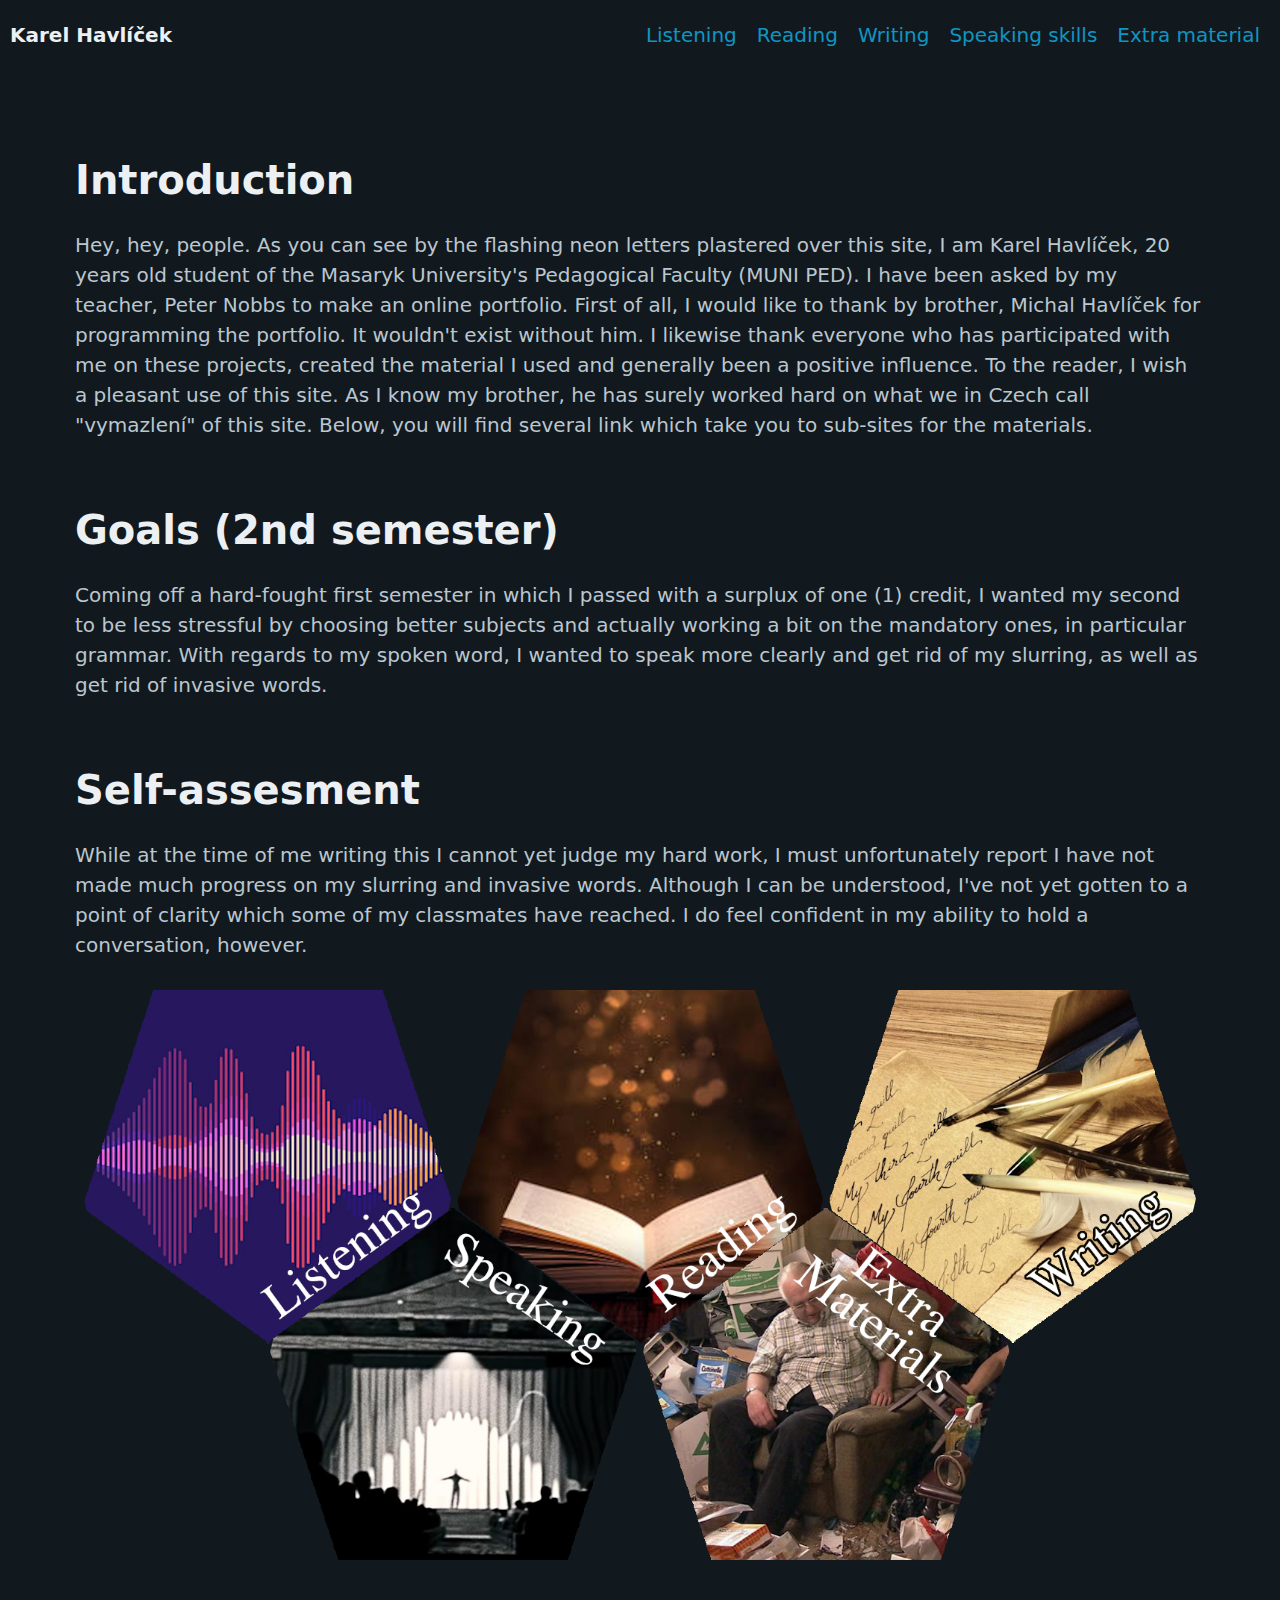
==== commit 9e1b8bfb: "cards" ====
--- a/index.html
+++ b/index.html
@@ -35,27 +35,12 @@
 				While at the time of me writing this I cannot yet judge my hard work, I must unfortunately report I have not made much progress on my slurring and invasive words. Although I can be understood, I've not yet gotten to a point of clarity which some of my classmates have reached. I do feel confident in my ability to hold a conversation, however.
 			</p>
 
-			<div class="grid">
-				<div>
-					<article class="main_card">
-						<h2>Listening</h2>
-					</article>
-					<article class="main_card">
-						<h2>Reading</h2>
-					</article>
-				</div>
-				<div>
-					<article class="main_card">
-						<h2>Writing</h2>
-					</article>
-					<article class="main_card">
-						<h2>Speaking skills</h2>
-					</article>
-				</div>
+			<div class="container cards center">
+				<a href="listening.html"><img src="listening-card.png"></a><a href="reading.html"><img src="reading-card.png"></a><a href="writing.html"><img src="writing-card.png">
 			</div>
-			<article class="main_card">
-				<h2>Extra material</h2>
-			</article>
+			<div class="container cards2 center">
+				<a href="speaking.html"><img src="speaking-card.png"></a><a href="extra.html"><img src="extra-materials-card.png"></a>
+			</div>
 		</main>
 	</body>
 </html>
--- a/main.css
+++ b/main.css
@@ -19,11 +19,7 @@
 	color: var(--h1-color)
 }
 
-.main_card
-{
-	margin-bottom: 0;
-	margin-top: var(--grid-spacing-horizontal);
-}
+
 
 h1
 {
@@ -45,6 +41,18 @@
 	text-align: center;
 }
 
+.cards img, .cards2 img
+{
+	width: 33%;
+	border-radius: 0 0 80% 80%;
+}
+
+.cards2 img
+{
+	margin-top: -12%;
+	border-radius: 80% 80% 0 0;
+}
+
 /*
 .youtube_video
 {
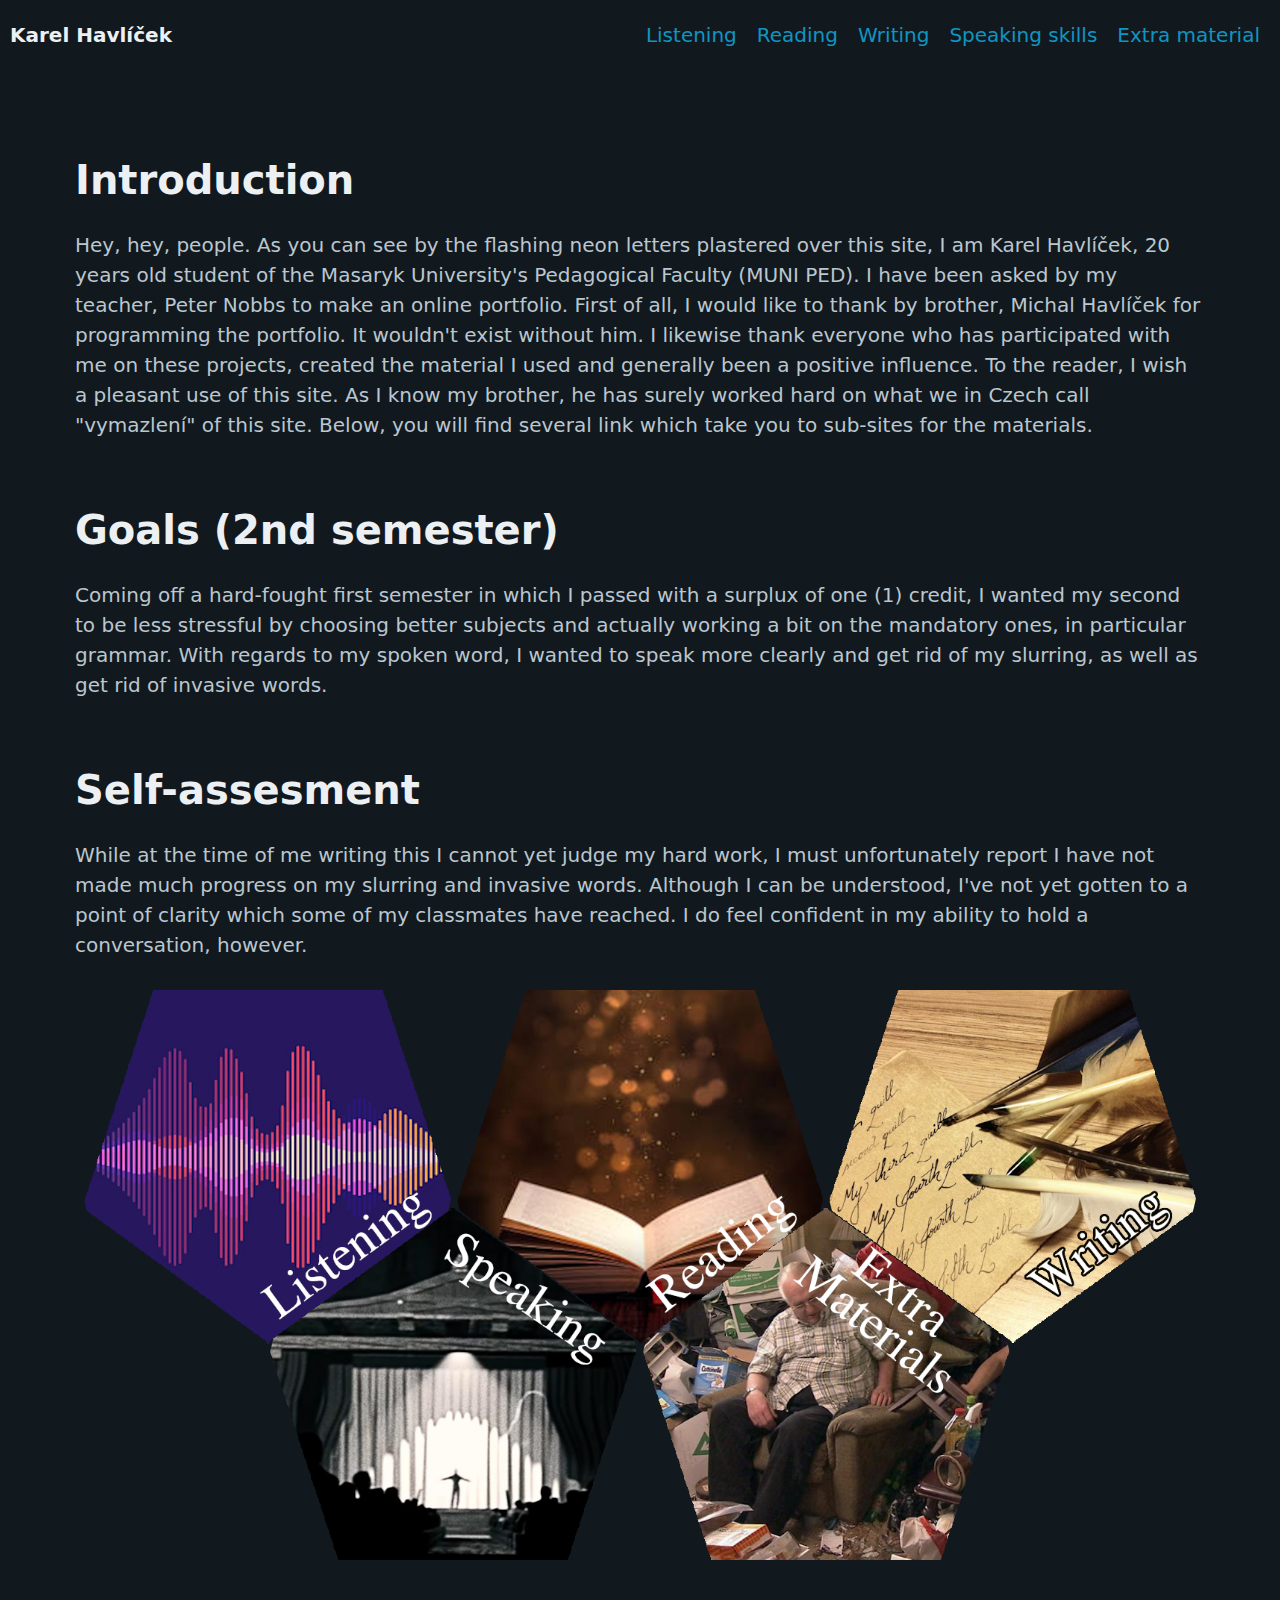
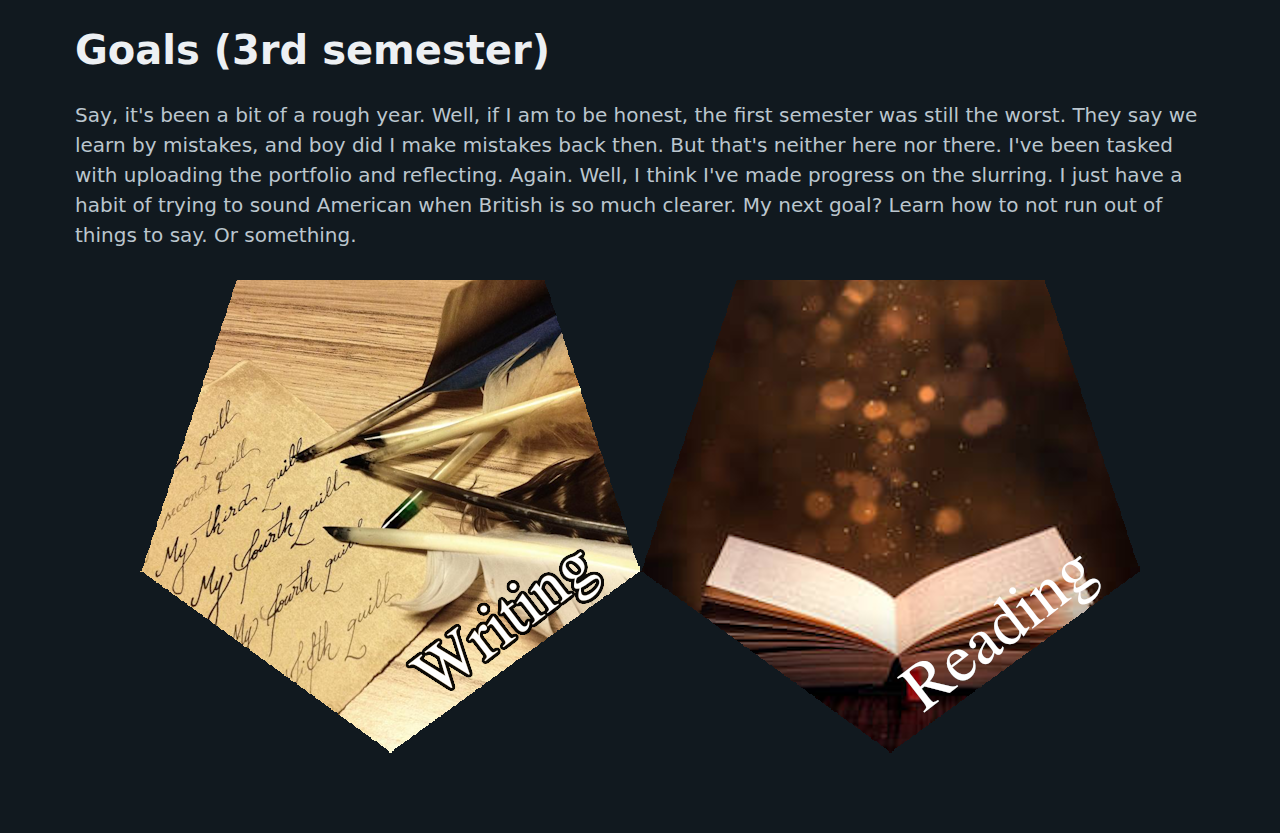
==== commit b86d8550: "Update index.html" ====
--- a/index.html
+++ b/index.html
@@ -41,6 +41,13 @@
 			<div class="container cards2 center">
 				<a href="speaking.html"><img src="speaking-card.png"></a><a href="extra.html"><img src="extra-materials-card.png"></a>
 			</div>
+			<h1>Goals (3rd semester)</h1>
+			<p>
+				 Say, it's been a bit of a rough year. Well, if I am to be honest, the first semester was still the worst. They say we learn by mistakes, and boy did I make mistakes back then. But that's neither here nor there. I've been tasked with uploading the portfolio and reflecting. Again. Well, I think I've made progress on the slurring. I just have a habit of trying to sound American when British is so much clearer. My next goal? Learn how to not run out of things to say. Or something.
+			</p>
+			<div class="container cards3 center">
+				<a href="writing2.html"><img src="writing-card.png"></a><a href="reading2.html"><img src="reading-card.png"></a>
+			</div>
 		</main>
 	</body>
 </html>
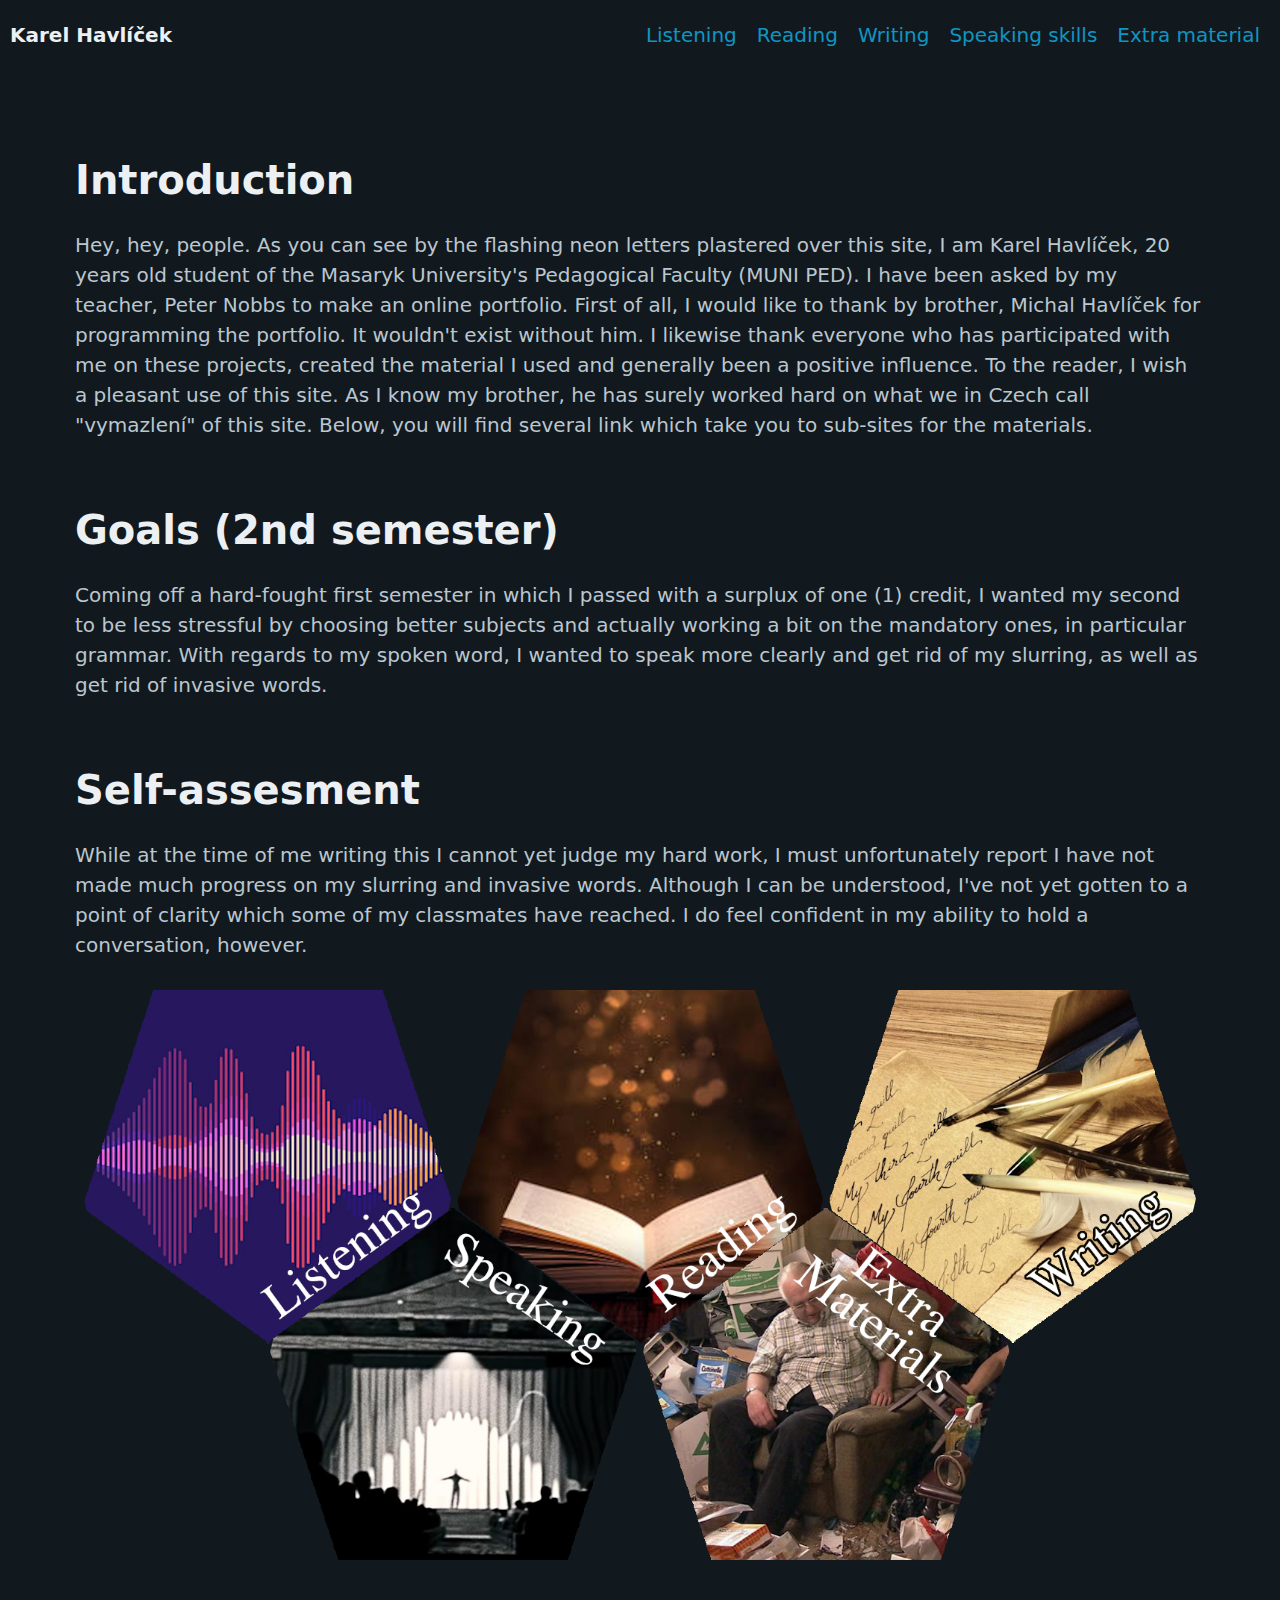
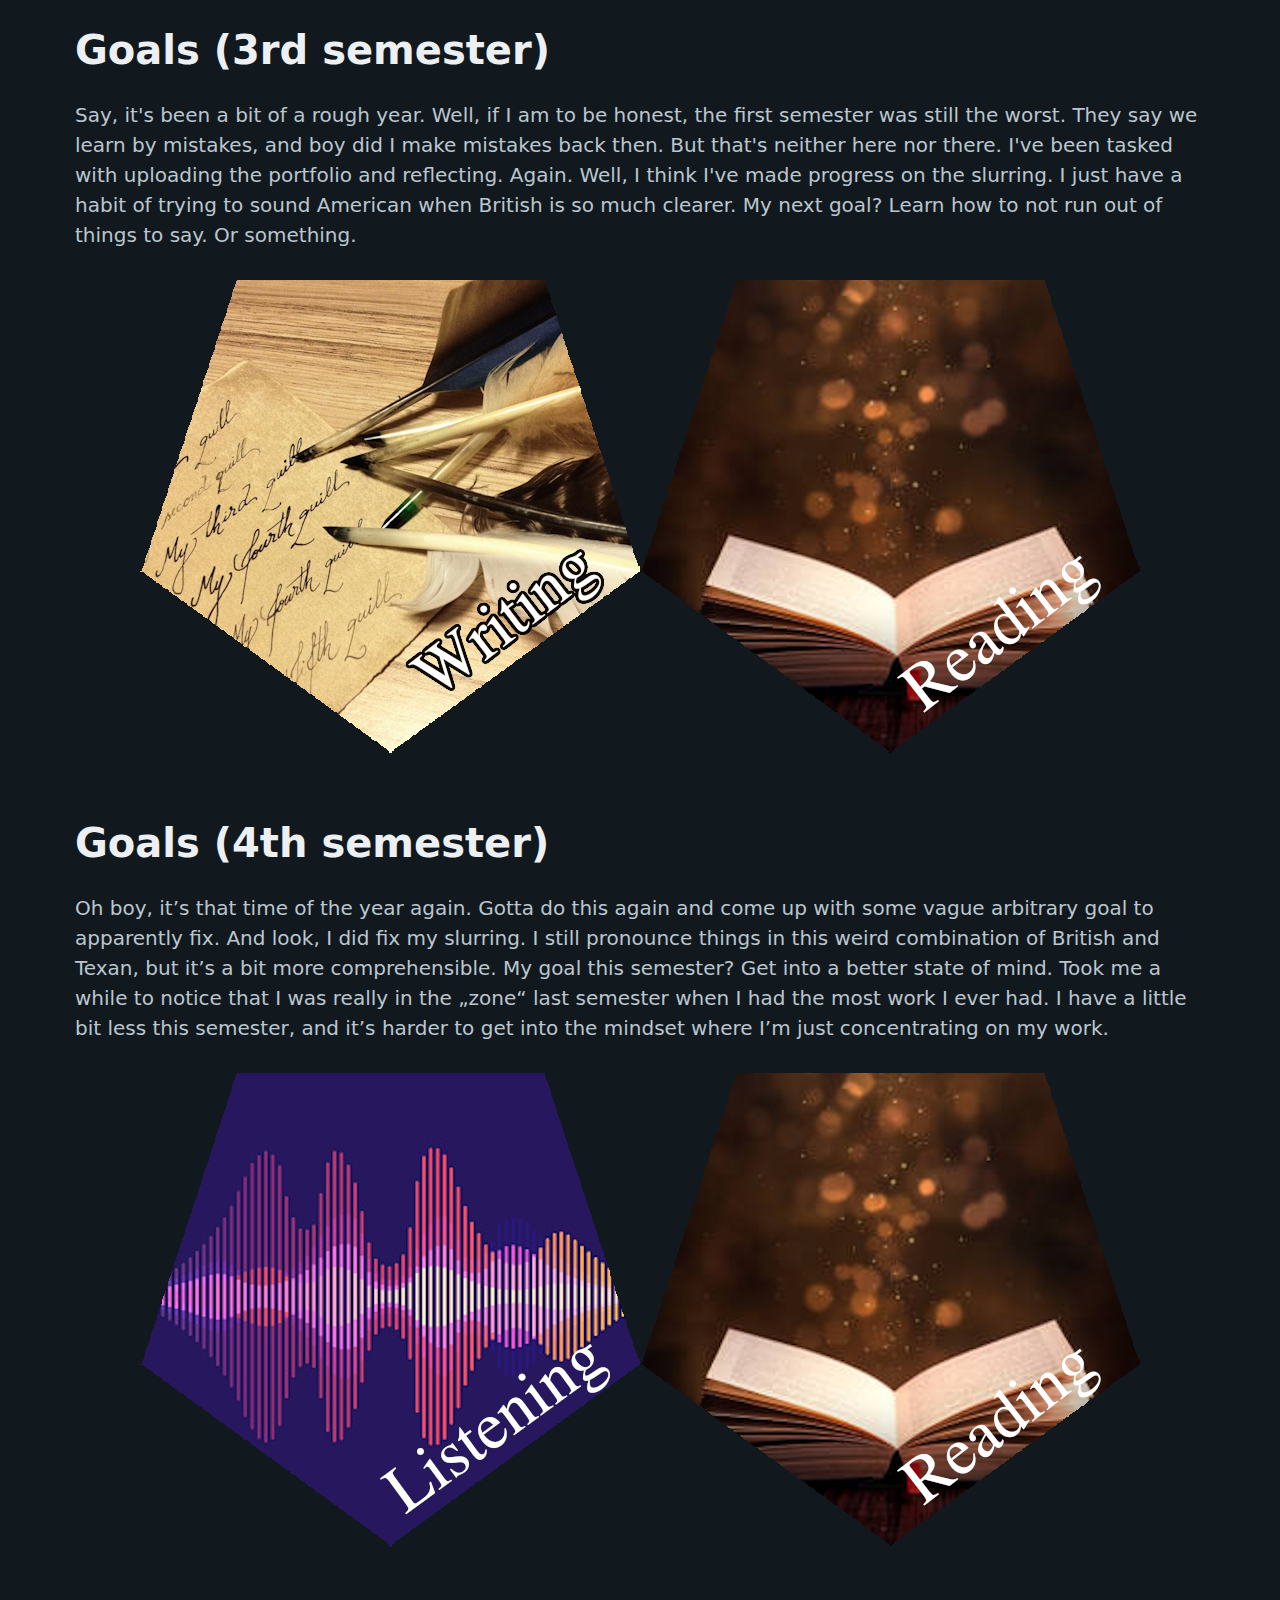
==== commit 19b0b51b: "Update index.html" ====
--- a/index.html
+++ b/index.html
@@ -48,6 +48,13 @@
 			<div class="container cards3 center">
 				<a href="writing2.html"><img src="writing-card.png"></a><a href="reading2.html"><img src="reading-card.png"></a>
 			</div>
+			<h1>Goals (4th semester)</h1>
+			<p>
+				Oh boy, it’s that time of the year again. Gotta do this again and come up with some vague arbitrary goal to apparently fix. And look, I did fix my slurring. I still pronounce things in this weird combination of British and Texan, but it’s a bit more comprehensible. My goal this semester? Get into a better state of mind. Took me a while to notice that I was really in the „zone“ last semester when I had the most work I ever had. I have a little bit less this semester, and it’s harder to get into the mindset where I’m just concentrating on my work.
+			</p>
+			<div class="container cards4 center">
+				<a href="listening3.html"><img src="listening-card.png"></a><a href="reading3.html"><img src="reading-card.png"></a>	
+			</div>
 		</main>
 	</body>
 </html>
